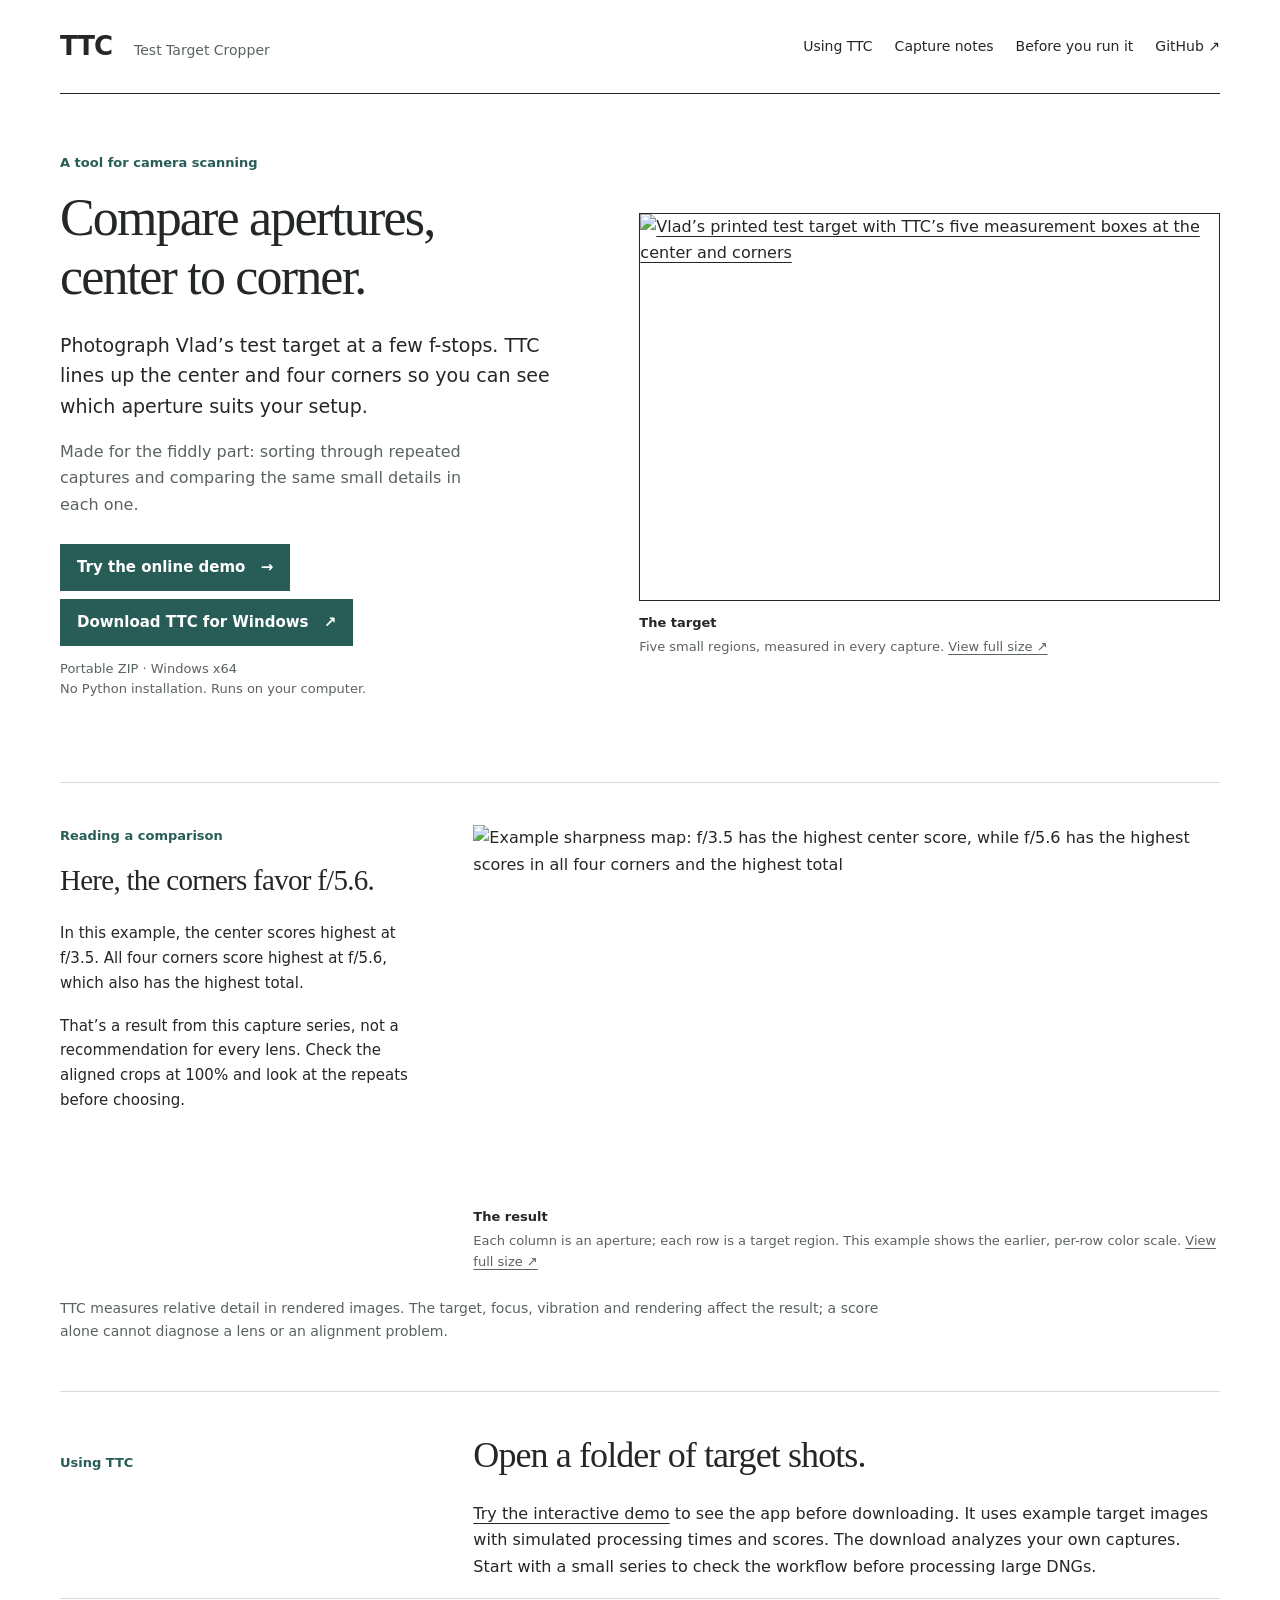
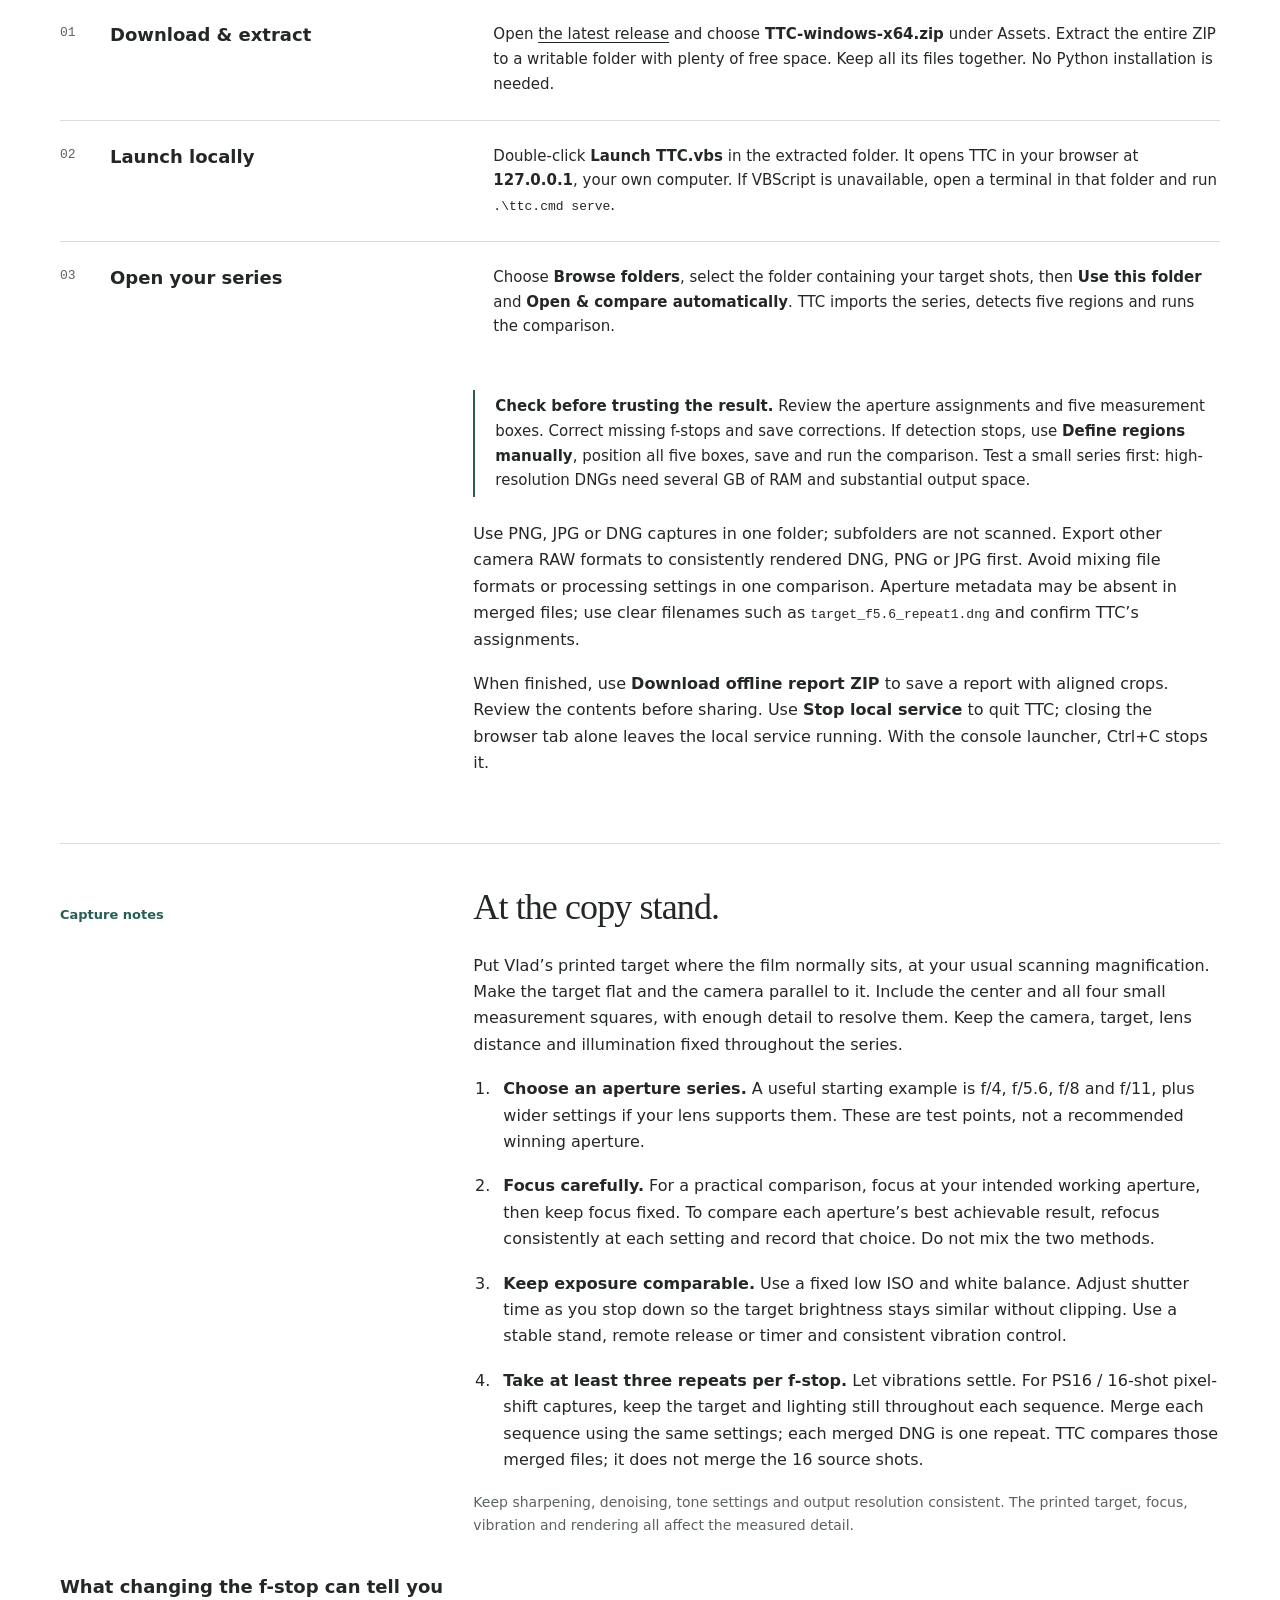
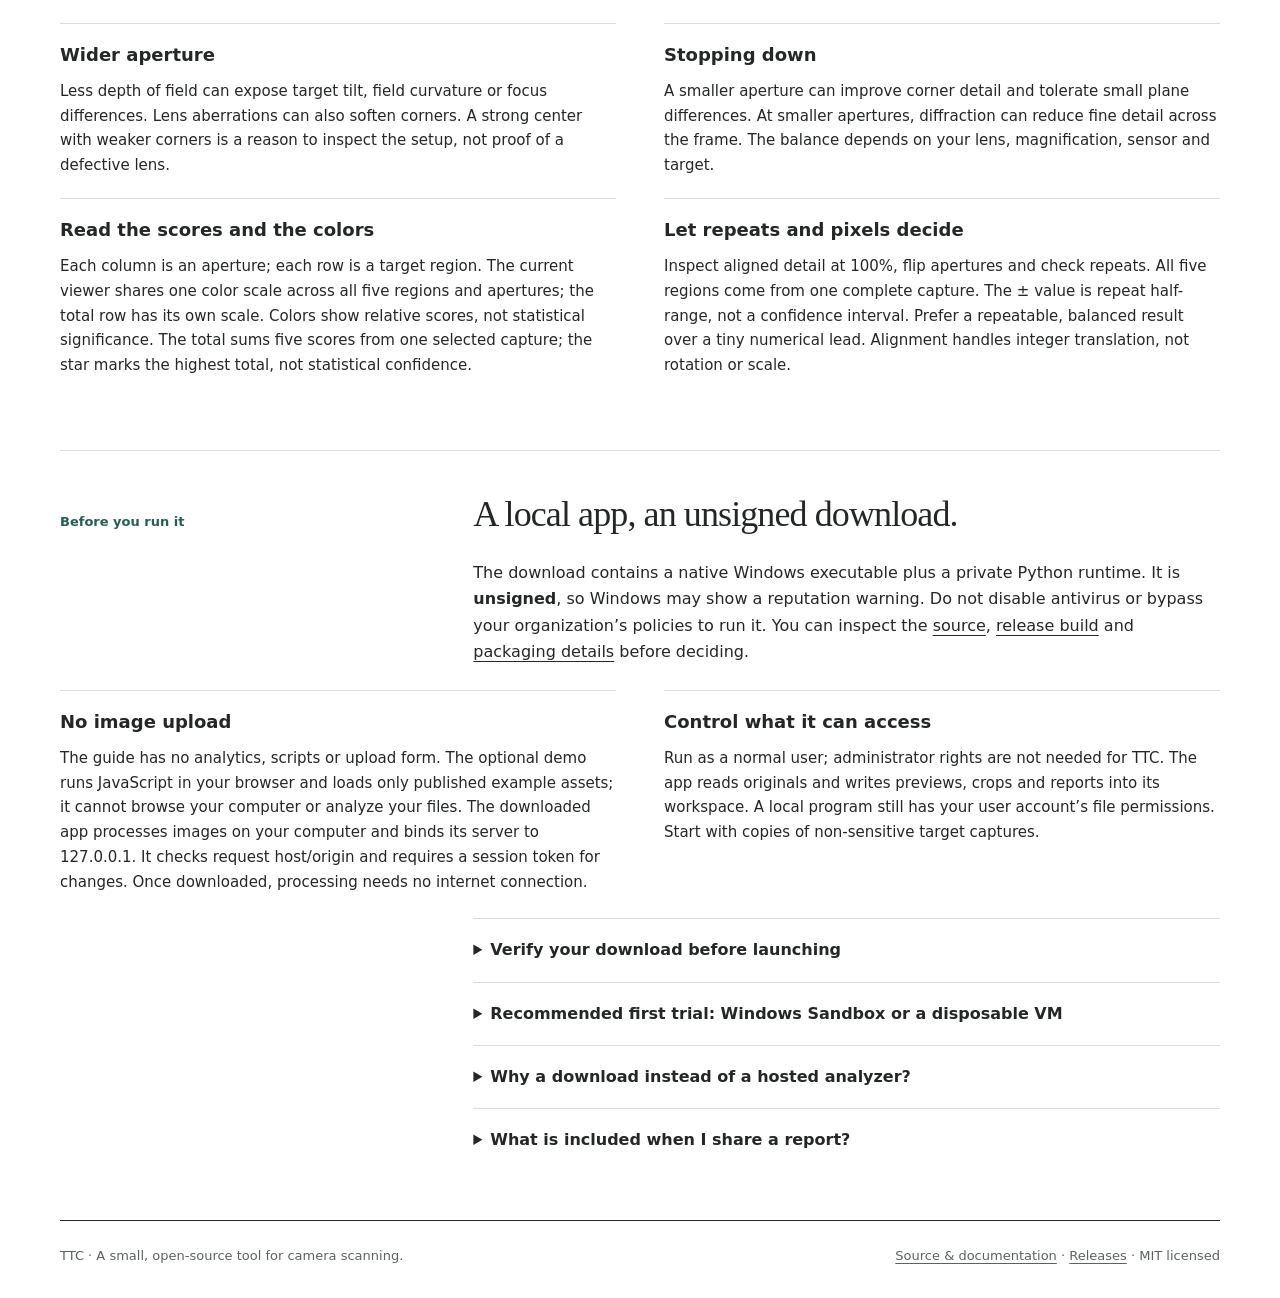
==== site/index.html @ 5e65db9a "Add interactive online TTC demo with sample captures" ====
<!doctype html>
<html lang="en">
<head>
  <meta charset="utf-8">
  <meta name="viewport" content="width=device-width,initial-scale=1">
  <meta name="description" content="Find a useful scanning aperture with TTC. Compare the center and corners of repeated test-target captures, on your own computer.">
  <meta name="referrer" content="no-referrer">
  <meta http-equiv="Content-Security-Policy" content="default-src 'none'; style-src 'self'; img-src 'self'; base-uri 'none'; form-action 'none'; connect-src 'none'; object-src 'none'">
  <title>TTC — Find your scanning aperture</title>
  <link rel="stylesheet" href="style.css">
</head>
<body>
<a class="skip" href="#main">Skip to content</a>
<header class="wrap"><a class="brand" href="#">TTC <span>Test Target Cropper</span></a><nav aria-label="Main navigation"><a href="#start">Using TTC</a><a href="#capture">Capture notes</a><a href="#safety">Before you run it</a><a href="https://github.com/hsnilsson/ttc">GitHub ↗</a></nav></header>
<main id="main">
<section class="hero wrap" aria-labelledby="title">
  <div class="hero-copy">
    <p class="eyebrow">A tool for camera scanning</p>
    <h1 id="title">Compare apertures,<br>center to corner.</h1>
    <p class="lead">Photograph Vlad’s test target at a few f-stops. TTC lines up the center and four corners so you can see which aperture suits your setup.</p>
    <p>Made for the fiddly part: sorting through repeated captures and comparing the same small details in each one.</p>
    <a class="button" href="demo/">Try the online demo <span aria-hidden="true">→</span></a>
    <a class="button" href="https://github.com/hsnilsson/ttc/releases/latest">Download TTC for Windows <span aria-hidden="true">↗</span></a>
    <p class="download-note">Portable ZIP · Windows x64<br>No Python installation. Runs on your computer.</p>
  </div>
  <figure class="target-image"><a href="images/vlad-roi-overlay.jpg" aria-label="View the test target at full size"><img src="images/vlad-roi-overlay.jpg" alt="Vlad’s printed test target with TTC’s five measurement boxes at the center and corners" width="1265" height="845"></a><figcaption><span class="figure-label">The target</span> Five small regions, measured in every capture. <a href="images/vlad-roi-overlay.jpg">View full size ↗</a></figcaption></figure>
</section>
<section class="wrap comparison" aria-labelledby="comparison-title">
  <div class="comparison-copy"><p class="eyebrow">Reading a comparison</p><h2 id="comparison-title">Here, the corners favor f/5.6.</h2><p>In this example, the center scores highest at f/3.5. All four corners score highest at f/5.6, which also has the highest total.</p><p>That’s a result from this capture series, not a recommendation for every lens. Check the aligned crops at 100% and look at the repeats before choosing.</p></div>
  <figure class="result-image"><div class="result-scroll" role="region" aria-label="Example aperture comparison; scroll horizontally on small screens" tabindex="0"><img src="images/sharpness-map.png" alt="Example sharpness map: f/3.5 has the highest center score, while f/5.6 has the highest scores in all four corners and the highest total" width="1263" height="626" loading="lazy"></div><figcaption><span class="figure-label">The result</span> Each column is an aperture; each row is a target region. This example shows the earlier, per-row color scale. <a href="images/sharpness-map.png">View full size ↗</a></figcaption></figure>
  <p class="comparison-limit">TTC measures relative detail in rendered images. The target, focus, vibration and rendering affect the result; a score alone cannot diagnose a lens or an alignment problem.</p>
</section>
<section class="wrap section" id="start"><div class="section-heading"><p class="eyebrow">Using TTC</p><h2>Open a folder of target shots.</h2></div>
<p><a href="demo/">Try the interactive demo</a> to see the app before downloading. It uses example target images with simulated processing times and scores. The download analyzes your own captures. Start with a small series to check the workflow before processing large DNGs.</p>
<ol class="steps">
  <li><h3>Download & extract</h3><p>Open <a href="https://github.com/hsnilsson/ttc/releases/latest">the latest release</a> and choose <strong>TTC-windows-x64.zip</strong> under Assets. Extract the entire ZIP to a writable folder with plenty of free space. Keep all its files together. No Python installation is needed.</p></li>
  <li><h3>Launch locally</h3><p>Double-click <strong>Launch TTC.vbs</strong> in the extracted folder. It opens TTC in your browser at <strong>127.0.0.1</strong>, your own computer. If VBScript is unavailable, open a terminal in that folder and run <code>.\ttc.cmd serve</code>.</p></li>
  <li><h3>Open your series</h3><p>Choose <strong>Browse folders</strong>, select the folder containing your target shots, then <strong>Use this folder</strong> and <strong>Open & compare automatically</strong>. TTC imports the series, detects five regions and runs the comparison.</p></li>
</ol>
<div class="note"><strong>Check before trusting the result.</strong> Review the aperture assignments and five measurement boxes. Correct missing f-stops and save corrections. If detection stops, use <strong>Define regions manually</strong>, position all five boxes, save and run the comparison. Test a small series first: high-resolution DNGs need several GB of RAM and substantial output space.</div>
<p>Use PNG, JPG or DNG captures in one folder; subfolders are not scanned. Export other camera RAW formats to consistently rendered DNG, PNG or JPG first. Avoid mixing file formats or processing settings in one comparison. Aperture metadata may be absent in merged files; use clear filenames such as <code>target_f5.6_repeat1.dng</code> and confirm TTC’s assignments.</p>
<p>When finished, use <strong>Download offline report ZIP</strong> to save a report with aligned crops. Review the contents before sharing. Use <strong>Stop local service</strong> to quit TTC; closing the browser tab alone leaves the local service running. With the console launcher, Ctrl+C stops it.</p>
</section>
<section class="wrap section" id="capture"><div class="section-heading"><p class="eyebrow">Capture notes</p><h2>At the copy stand.</h2></div>
<div class="capture-copy">
<p>Put Vlad’s printed target where the film normally sits, at your usual scanning magnification. Make the target flat and the camera parallel to it. Include the center and all four small measurement squares, with enough detail to resolve them. Keep the camera, target, lens distance and illumination fixed throughout the series.</p>
<ol>
  <li><strong>Choose an aperture series.</strong> A useful starting example is f/4, f/5.6, f/8 and f/11, plus wider settings if your lens supports them. These are test points, not a recommended winning aperture.</li>
  <li><strong>Focus carefully.</strong> For a practical comparison, focus at your intended working aperture, then keep focus fixed. To compare each aperture’s best achievable result, refocus consistently at each setting and record that choice. Do not mix the two methods.</li>
  <li><strong>Keep exposure comparable.</strong> Use a fixed low ISO and white balance. Adjust shutter time as you stop down so the target brightness stays similar without clipping. Use a stable stand, remote release or timer and consistent vibration control.</li>
  <li><strong>Take at least three repeats per f-stop.</strong> Let vibrations settle. For PS16 / 16-shot pixel-shift captures, keep the target and lighting still throughout each sequence. Merge each sequence using the same settings; each merged DNG is one repeat. TTC compares those merged files; it does not merge the 16 source shots.</li>
</ol>
<p class="small">Keep sharpening, denoising, tone settings and output resolution consistent. The printed target, focus, vibration and rendering all affect the measured detail.</p>
</div>
<h3>What changing the f-stop can tell you</h3>
<div class="reading">
<div><h3>Wider aperture</h3><p>Less depth of field can expose target tilt, field curvature or focus differences. Lens aberrations can also soften corners. A strong center with weaker corners is a reason to inspect the setup, not proof of a defective lens.</p></div>
<div><h3>Stopping down</h3><p>A smaller aperture can improve corner detail and tolerate small plane differences. At smaller apertures, diffraction can reduce fine detail across the frame. The balance depends on your lens, magnification, sensor and target.</p></div>
<div><h3>Read the scores and the colors</h3><p>Each column is an aperture; each row is a target region. The current viewer shares one color scale across all five regions and apertures; the total row has its own scale. Colors show relative scores, not statistical significance. The total sums five scores from one selected capture; the star marks the highest total, not statistical confidence.</p></div>
<div><h3>Let repeats and pixels decide</h3><p>Inspect aligned detail at 100%, flip apertures and check repeats. All five regions come from one complete capture. The ± value is repeat half-range, not a confidence interval. Prefer a repeatable, balanced result over a tiny numerical lead. Alignment handles integer translation, not rotation or scale.</p></div>
</div>
</section>
<section class="wrap section" id="safety"><div class="section-heading"><p class="eyebrow">Before you run it</p><h2>A local app, an unsigned download.</h2></div>
<p>The download contains a native Windows executable plus a private Python runtime. It is <strong>unsigned</strong>, so Windows may show a reputation warning. Do not disable antivirus or bypass your organization’s policies to run it. You can inspect the <a href="https://github.com/hsnilsson/ttc">source</a>, <a href="https://github.com/hsnilsson/ttc/actions/workflows/release.yml">release build</a> and <a href="https://github.com/hsnilsson/ttc/blob/main/docs/local-distribution.md">packaging details</a> before deciding.</p>
<div class="reading">
<div><h3>No image upload</h3><p>The guide has no analytics, scripts or upload form. The optional demo runs JavaScript in your browser and loads only published example assets; it cannot browse your computer or analyze your files. The downloaded app processes images on your computer and binds its server to 127.0.0.1. It checks request host/origin and requires a session token for changes. Once downloaded, processing needs no internet connection.</p></div>
<div><h3>Control what it can access</h3><p>Run as a normal user; administrator rights are not needed for TTC. The app reads originals and writes previews, crops and reports into its workspace. A local program still has your user account’s file permissions. Start with copies of non-sensitive target captures.</p></div>
</div>
<details><summary>Verify your download before launching</summary>
<p>Download <strong>SHA256SUMS.txt</strong> alongside the ZIP from the same release. In PowerShell, run:</p>
<pre><code>Get-FileHash .\TTC-windows-x64.zip -Algorithm SHA256</code></pre>
<p>Compare the complete hash with the entry in SHA256SUMS.txt. A mismatch means stop and download again. A matching checksum confirms the bytes match that published file; it is not a malware scan or a safety guarantee. Releases built by the new workflow also carry a GitHub build-provenance attestation.</p>
</details>
<details><summary>Recommended first trial: Windows Sandbox or a disposable VM</summary>
<p>If your Windows edition supports <a href="https://learn.microsoft.com/en-us/windows/security/application-security/application-isolation/windows-sandbox/">Windows Sandbox</a>, use it for a cautious trial. Otherwise use a disposable virtual machine. Prepare a dedicated folder containing only the downloaded ZIP and a few non-sensitive test captures; do not expose your full photo library.</p>
<p>Save the following as <code>TTC-trial.wsb</code>, replacing <code>C:\TTC-trial</code> with that dedicated folder’s absolute path. Keep the shared folder read-only and networking disabled. Allocate RAM appropriate to your computer; 8 GB is a starting trial budget, not a guarantee for very large captures.</p>
<pre><code>&lt;Configuration&gt;
  &lt;Networking&gt;Disable&lt;/Networking&gt;
  &lt;ClipboardRedirection&gt;Disable&lt;/ClipboardRedirection&gt;
  &lt;MemoryInMB&gt;8192&lt;/MemoryInMB&gt;
  &lt;MappedFolders&gt;
    &lt;MappedFolder&gt;
      &lt;HostFolder&gt;C:\TTC-trial&lt;/HostFolder&gt;
      &lt;SandboxFolder&gt;C:\TTC-input&lt;/SandboxFolder&gt;
      &lt;ReadOnly&gt;true&lt;/ReadOnly&gt;
    &lt;/MappedFolder&gt;
  &lt;/MappedFolders&gt;
&lt;/Configuration&gt;</code></pre>
<p>Open the .wsb file. Inside the sandbox, copy the ZIP from C:\TTC-input to its Desktop and extract it there, so TTC can write its results. Launch TTC inside the sandbox and browse to C:\TTC-input for the test captures. The browser and TTC both run inside the sandbox. Closing it discards its contents; this read-only trial is for evaluation, not saving reports back to your computer.</p>
<p>See Microsoft’s <a href="https://learn.microsoft.com/en-us/windows/security/application-security/application-isolation/windows-sandbox/windows-sandbox-configure-using-wsb-file">configuration documentation</a> for supported options. A sandbox reduces exposure; it does not prove software is safe.</p>
</details>
<details><summary>Why a download instead of a hosted analyzer?</summary>
<p>GitHub Releases can host the Windows package; GitHub Pages hosts this guide. Pages cannot execute the native application or run an analysis server. Large merged PS16 DNGs can make upload and remote storage expensive and slow, depending on your connection. Local processing avoids that transfer and keeps the full-resolution source images with you.</p>
</details>
<details><summary>What is included when I share a report?</summary>
<p>Offline report ZIPs contain aligned target crops, measurement data and a viewer. Private source paths and native logs are excluded, but image content and capture labels remain; optional full-frame export includes more image content. Inspect the ZIP before sharing and avoid sensitive filenames. Processing jobs remain in the extracted app’s build/local-jobs folder until you remove them.</p>
</details>
</section>
</main>
<footer class="wrap"><p>TTC · A small, open-source tool for camera scanning.</p><p><a href="https://github.com/hsnilsson/ttc">Source & documentation</a> · <a href="https://github.com/hsnilsson/ttc/releases">Releases</a> · MIT licensed</p></footer>
</body>
</html>
---- site/style.css ----
:root {
  color-scheme: light;
  --ink: #242727;
  --muted: #5b6262;
  --paper: #fff;
  --accent: #285d57;
  --line: #d8dddb;
  font-family: "Segoe UI", system-ui, -apple-system, sans-serif;
}

* { box-sizing: border-box; }
html { scroll-behavior: smooth; scroll-padding-top: 2rem; }
body { margin: 0; background: var(--paper); color: var(--ink); line-height: 1.65; }
a { color: inherit; text-underline-offset: .22em; }
a:hover { color: var(--accent); }
a:focus-visible, summary:focus-visible, .result-scroll:focus-visible {
  outline: 3px solid var(--accent);
  outline-offset: 5px;
}
.wrap { width: min(100% - 80px, 1160px); margin-inline: auto; }
header {
  display: flex;
  justify-content: space-between;
  align-items: center;
  gap: 24px;
  padding-block: 25px;
  border-bottom: 1px solid var(--ink);
}
.brand { text-decoration: none; font-size: 26px; font-weight: 800; letter-spacing: -.04em; }
.brand span { display: inline-block; margin-left: 14px; color: var(--muted); font-size: 14px; font-weight: 400; letter-spacing: 0; }
nav { display: flex; flex-wrap: wrap; gap: 22px; font-size: 14px; }
nav a { text-decoration: none; }
nav a:hover { text-decoration: underline; }
.hero { display: grid; grid-template-columns: .95fr 1.05fr; gap: 54px; align-items: center; padding-block: 58px 64px; }
.eyebrow { margin: 0 0 16px; color: var(--accent); font-size: 13px; font-weight: 600; }
h1, h2 { font-family: Georgia, "Times New Roman", serif; font-weight: 400; }
h1 { margin: 0 0 24px; font-size: clamp(36px, 4.2vw, 52px); line-height: 1.12; letter-spacing: -.035em; }
h2 { margin: 0 0 24px; font-size: clamp(28px, 3vw, 36px); line-height: 1.2; letter-spacing: -.025em; }
h3 { margin: 0 0 12px; font-size: 18px; line-height: 1.4; font-weight: 600; }
p { margin: 0 0 18px; }
.lead { font-size: 19px; line-height: 1.6; }
.hero-copy > p:not(.eyebrow, .lead) { max-width: 420px; color: var(--muted); }
.button { display: inline-block; margin-top: 8px; padding: 11px 17px; background: var(--accent); color: white; text-decoration: none; font-size: 15px; font-weight: 600; }
.button span { margin-left: 10px; }
.button:hover { background: var(--ink); color: white; }
.download-note { margin-top: 13px; font-size: 13px; line-height: 1.6; }
figure { margin: 0; min-width: 0; }
img { display: block; width: 100%; height: auto; }
.target-image img { border: 1px solid var(--ink); }
figcaption { margin-top: 12px; color: var(--muted); font-size: 13px; line-height: 1.6; }
.figure-label { display: block; margin-bottom: 3px; color: var(--ink); font-weight: 600; }
.comparison { display: grid; grid-template-columns: 1fr 2fr; gap: 24px 40px; padding-block: 42px 48px; border-top: 1px solid var(--line); }
.comparison h2 { font-size: 29px; }
.comparison-copy p:not(.eyebrow) { font-size: 15px; }
.result-image { align-self: center; }
.result-scroll { overflow-x: auto; }
.result-scroll img { min-width: 620px; }
.comparison-limit { grid-column: 1 / -1; margin: 0; max-width: 850px; color: var(--muted); font-size: 14px; }
.section { padding-block: 42px 48px; border-top: 1px solid var(--line); }
.section-heading { display: grid; grid-template-columns: 1fr 2fr; gap: 40px; align-items: baseline; }
.section > p, .capture-copy, .section > .note, .section > details { width: calc((100% - 40px) * 2 / 3); margin-left: auto; }
.section > h3 { margin: 36px 0 22px; }
.steps { margin: 8px 0 28px; padding: 0; list-style: none; counter-reset: step; }
.steps li { display: grid; grid-template-columns: 30px 1fr 2fr; gap: 20px; padding-block: 23px; border-top: 1px solid var(--line); counter-increment: step; }
.steps li::before { content: counter(step, decimal-leading-zero); font-family: ui-monospace, Consolas, monospace; font-size: 13px; color: var(--muted); }
.steps h3 { margin: 0; }
.steps p { margin: 0; font-size: 15px; }
.note { margin-block: 24px; padding: 4px 0 4px 20px; border-left: 2px solid var(--accent); font-size: 15px; }
.capture-copy ol { padding-left: 22px; }
.capture-copy li { padding-left: 8px; margin-bottom: 18px; }
.small { color: var(--muted); font-size: 14px; }
.reading { display: grid; grid-template-columns: 1fr 1fr; gap: 20px 48px; margin-block: 24px; }
.reading > div { border-top: 1px solid var(--line); padding-top: 18px; }
.reading p { margin-bottom: 0; font-size: 15px; }
details { border-top: 1px solid var(--line); padding-block: 18px; }
summary { cursor: pointer; font-weight: 600; }
details[open] summary { margin-bottom: 18px; }
details p { font-size: 15px; }
code, pre { font-family: ui-monospace, Consolas, monospace; font-size: 13px; }
pre { overflow: auto; padding: 18px; background: #f3f5f4; border: 1px solid var(--line); }
footer { display: flex; justify-content: space-between; gap: 24px; padding-block: 24px 32px; border-top: 1px solid var(--ink); color: var(--muted); font-size: 13px; }
footer p { margin: 0; }
.skip { position: absolute; left: 16px; top: -80px; z-index: 2; background: white; padding: 12px; }
.skip:focus { top: 16px; }

@media (max-width: 1000px) {
  .wrap { width: calc(100% - 48px); }
  header { flex-wrap: wrap; gap: 14px; }
  .hero { gap: 28px; }
  .comparison { grid-template-columns: 1fr 1.6fr; gap: 24px; }
  .section-heading { gap: 24px; }
  .section > p, .capture-copy, .section > .note, .section > details { width: calc((100% - 24px) * 2 / 3); }
}
@media (max-width: 760px) {
  .wrap { width: calc(100% - 40px); }
  header { padding-block: 18px; }
  nav { gap: 10px 18px; font-size: 13px; }
  .hero { grid-template-columns: 1fr; gap: 24px; padding-block: 34px 36px; }
  .hero-copy > p:not(.eyebrow, .lead) { max-width: none; }
  h1 { font-size: clamp(34px, 7vw, 46px); }
  .lead { font-size: 18px; }
  .comparison, .section-heading, .reading { grid-template-columns: 1fr; gap: 16px; }
  .comparison, .section { padding-block: 30px 36px; }
  .section-heading .eyebrow { margin: 0; }
  .section > p, .capture-copy, .section > .note, .section > details { width: 100%; }
  .steps li { grid-template-columns: 24px 1fr; gap: 8px 12px; padding-block: 20px; }
  .steps p { grid-column: 2; }
  .reading { gap: 24px; }
  footer { flex-direction: column; gap: 12px; }
}
@media (prefers-reduced-motion: reduce) {
  html { scroll-behavior: auto; }
}
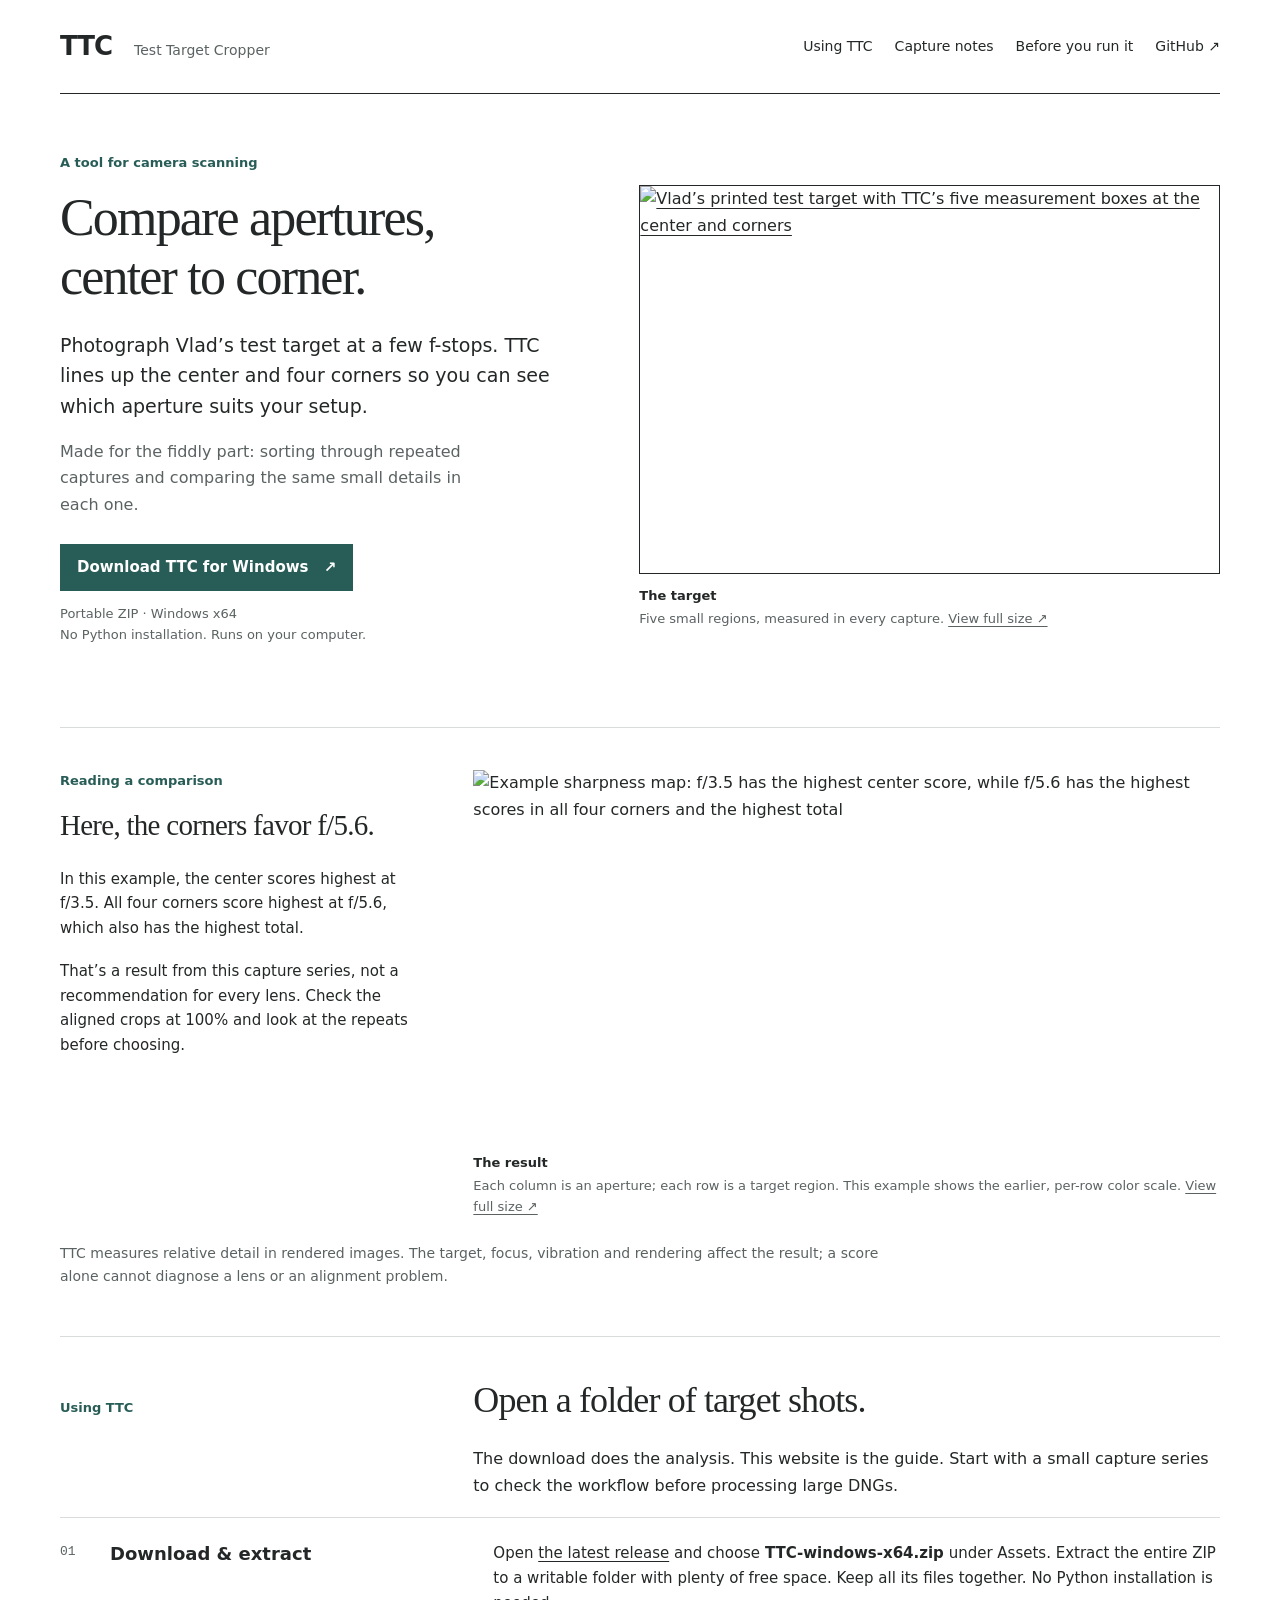
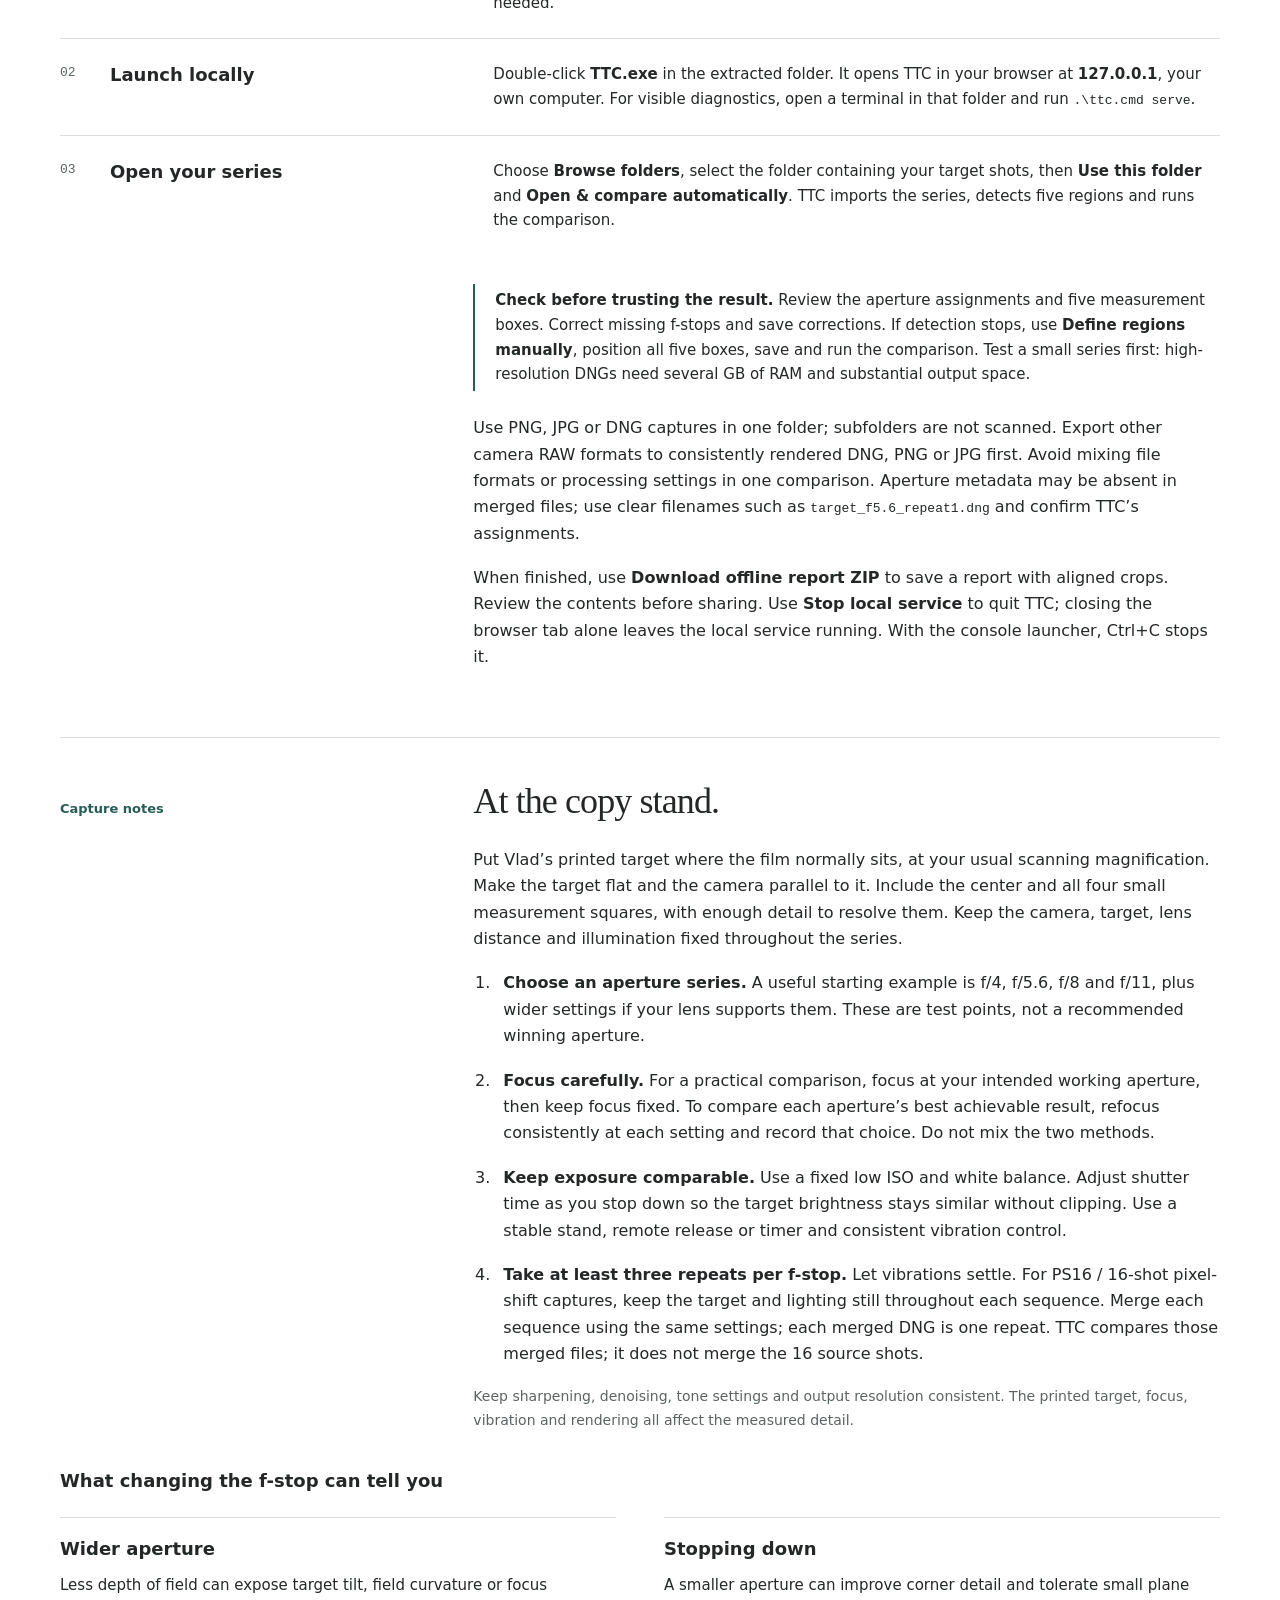
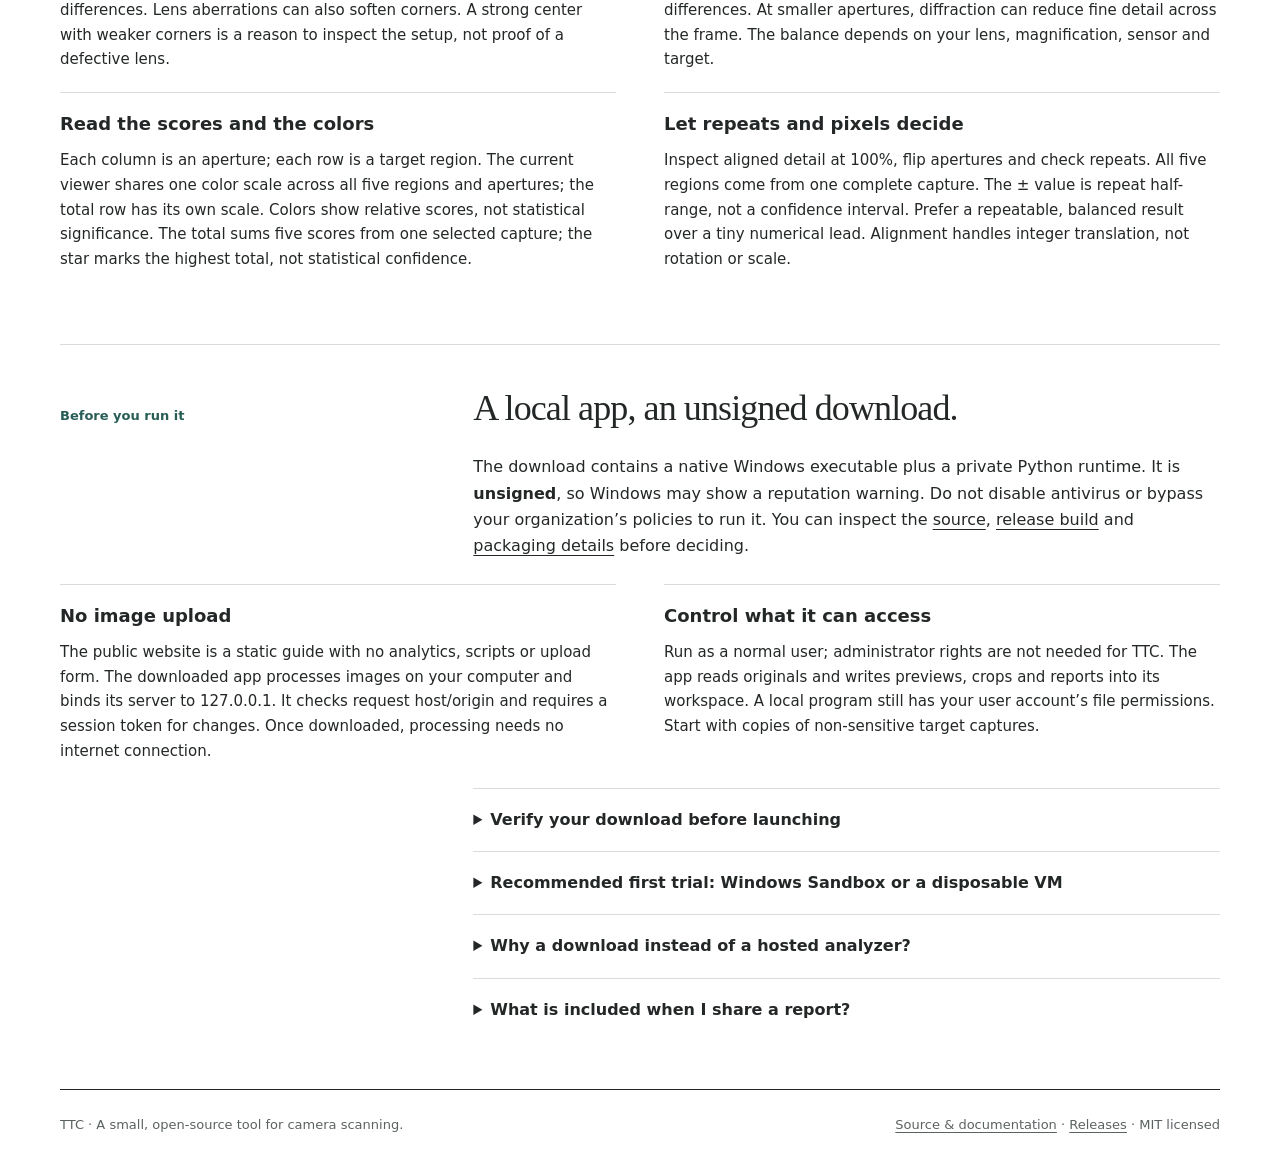
==== commit b0b3a188: "Trim Windows package and add native TTC launcher" ====
--- a/site/index.html
+++ b/site/index.html
@@ -19,7 +19,6 @@
     <h1 id="title">Compare apertures,<br>center to corner.</h1>
     <p class="lead">Photograph Vlad’s test target at a few f-stops. TTC lines up the center and four corners so you can see which aperture suits your setup.</p>
     <p>Made for the fiddly part: sorting through repeated captures and comparing the same small details in each one.</p>
-    <a class="button" href="demo/">Try the online demo <span aria-hidden="true">→</span></a>
     <a class="button" href="https://github.com/hsnilsson/ttc/releases/latest">Download TTC for Windows <span aria-hidden="true">↗</span></a>
     <p class="download-note">Portable ZIP · Windows x64<br>No Python installation. Runs on your computer.</p>
   </div>
@@ -31,10 +30,10 @@
   <p class="comparison-limit">TTC measures relative detail in rendered images. The target, focus, vibration and rendering affect the result; a score alone cannot diagnose a lens or an alignment problem.</p>
 </section>
 <section class="wrap section" id="start"><div class="section-heading"><p class="eyebrow">Using TTC</p><h2>Open a folder of target shots.</h2></div>
-<p><a href="demo/">Try the interactive demo</a> to see the app before downloading. It uses example target images with simulated processing times and scores. The download analyzes your own captures. Start with a small series to check the workflow before processing large DNGs.</p>
+<p>The download does the analysis. This website is the guide. Start with a small capture series to check the workflow before processing large DNGs.</p>
 <ol class="steps">
   <li><h3>Download & extract</h3><p>Open <a href="https://github.com/hsnilsson/ttc/releases/latest">the latest release</a> and choose <strong>TTC-windows-x64.zip</strong> under Assets. Extract the entire ZIP to a writable folder with plenty of free space. Keep all its files together. No Python installation is needed.</p></li>
-  <li><h3>Launch locally</h3><p>Double-click <strong>Launch TTC.vbs</strong> in the extracted folder. It opens TTC in your browser at <strong>127.0.0.1</strong>, your own computer. If VBScript is unavailable, open a terminal in that folder and run <code>.\ttc.cmd serve</code>.</p></li>
+  <li><h3>Launch locally</h3><p>Double-click <strong>TTC.exe</strong> in the extracted folder. It opens TTC in your browser at <strong>127.0.0.1</strong>, your own computer. For visible diagnostics, open a terminal in that folder and run <code>.\ttc.cmd serve</code>.</p></li>
   <li><h3>Open your series</h3><p>Choose <strong>Browse folders</strong>, select the folder containing your target shots, then <strong>Use this folder</strong> and <strong>Open & compare automatically</strong>. TTC imports the series, detects five regions and runs the comparison.</p></li>
 </ol>
 <div class="note"><strong>Check before trusting the result.</strong> Review the aperture assignments and five measurement boxes. Correct missing f-stops and save corrections. If detection stops, use <strong>Define regions manually</strong>, position all five boxes, save and run the comparison. Test a small series first: high-resolution DNGs need several GB of RAM and substantial output space.</div>
@@ -63,7 +62,7 @@
 <section class="wrap section" id="safety"><div class="section-heading"><p class="eyebrow">Before you run it</p><h2>A local app, an unsigned download.</h2></div>
 <p>The download contains a native Windows executable plus a private Python runtime. It is <strong>unsigned</strong>, so Windows may show a reputation warning. Do not disable antivirus or bypass your organization’s policies to run it. You can inspect the <a href="https://github.com/hsnilsson/ttc">source</a>, <a href="https://github.com/hsnilsson/ttc/actions/workflows/release.yml">release build</a> and <a href="https://github.com/hsnilsson/ttc/blob/main/docs/local-distribution.md">packaging details</a> before deciding.</p>
 <div class="reading">
-<div><h3>No image upload</h3><p>The guide has no analytics, scripts or upload form. The optional demo runs JavaScript in your browser and loads only published example assets; it cannot browse your computer or analyze your files. The downloaded app processes images on your computer and binds its server to 127.0.0.1. It checks request host/origin and requires a session token for changes. Once downloaded, processing needs no internet connection.</p></div>
+<div><h3>No image upload</h3><p>The public website is a static guide with no analytics, scripts or upload form. The downloaded app processes images on your computer and binds its server to 127.0.0.1. It checks request host/origin and requires a session token for changes. Once downloaded, processing needs no internet connection.</p></div>
 <div><h3>Control what it can access</h3><p>Run as a normal user; administrator rights are not needed for TTC. The app reads originals and writes previews, crops and reports into its workspace. A local program still has your user account’s file permissions. Start with copies of non-sensitive target captures.</p></div>
 </div>
 <details><summary>Verify your download before launching</summary>
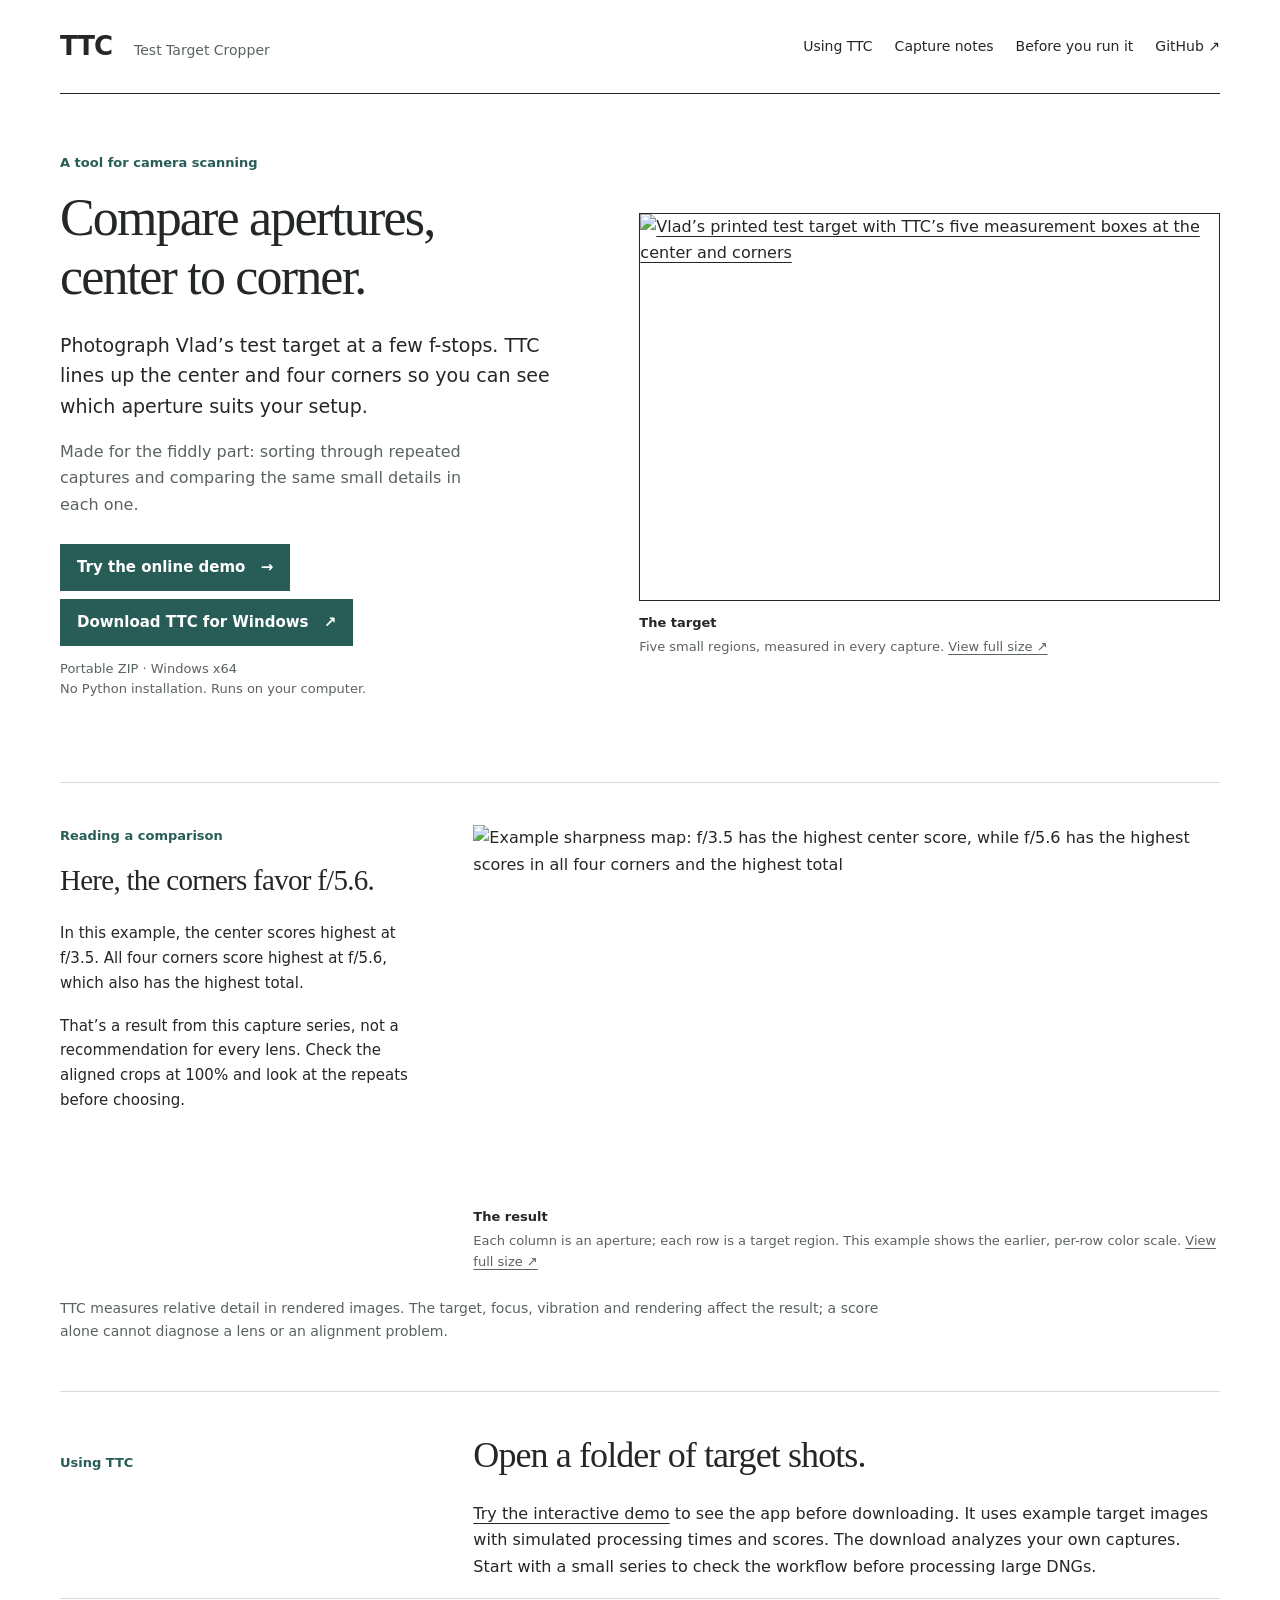
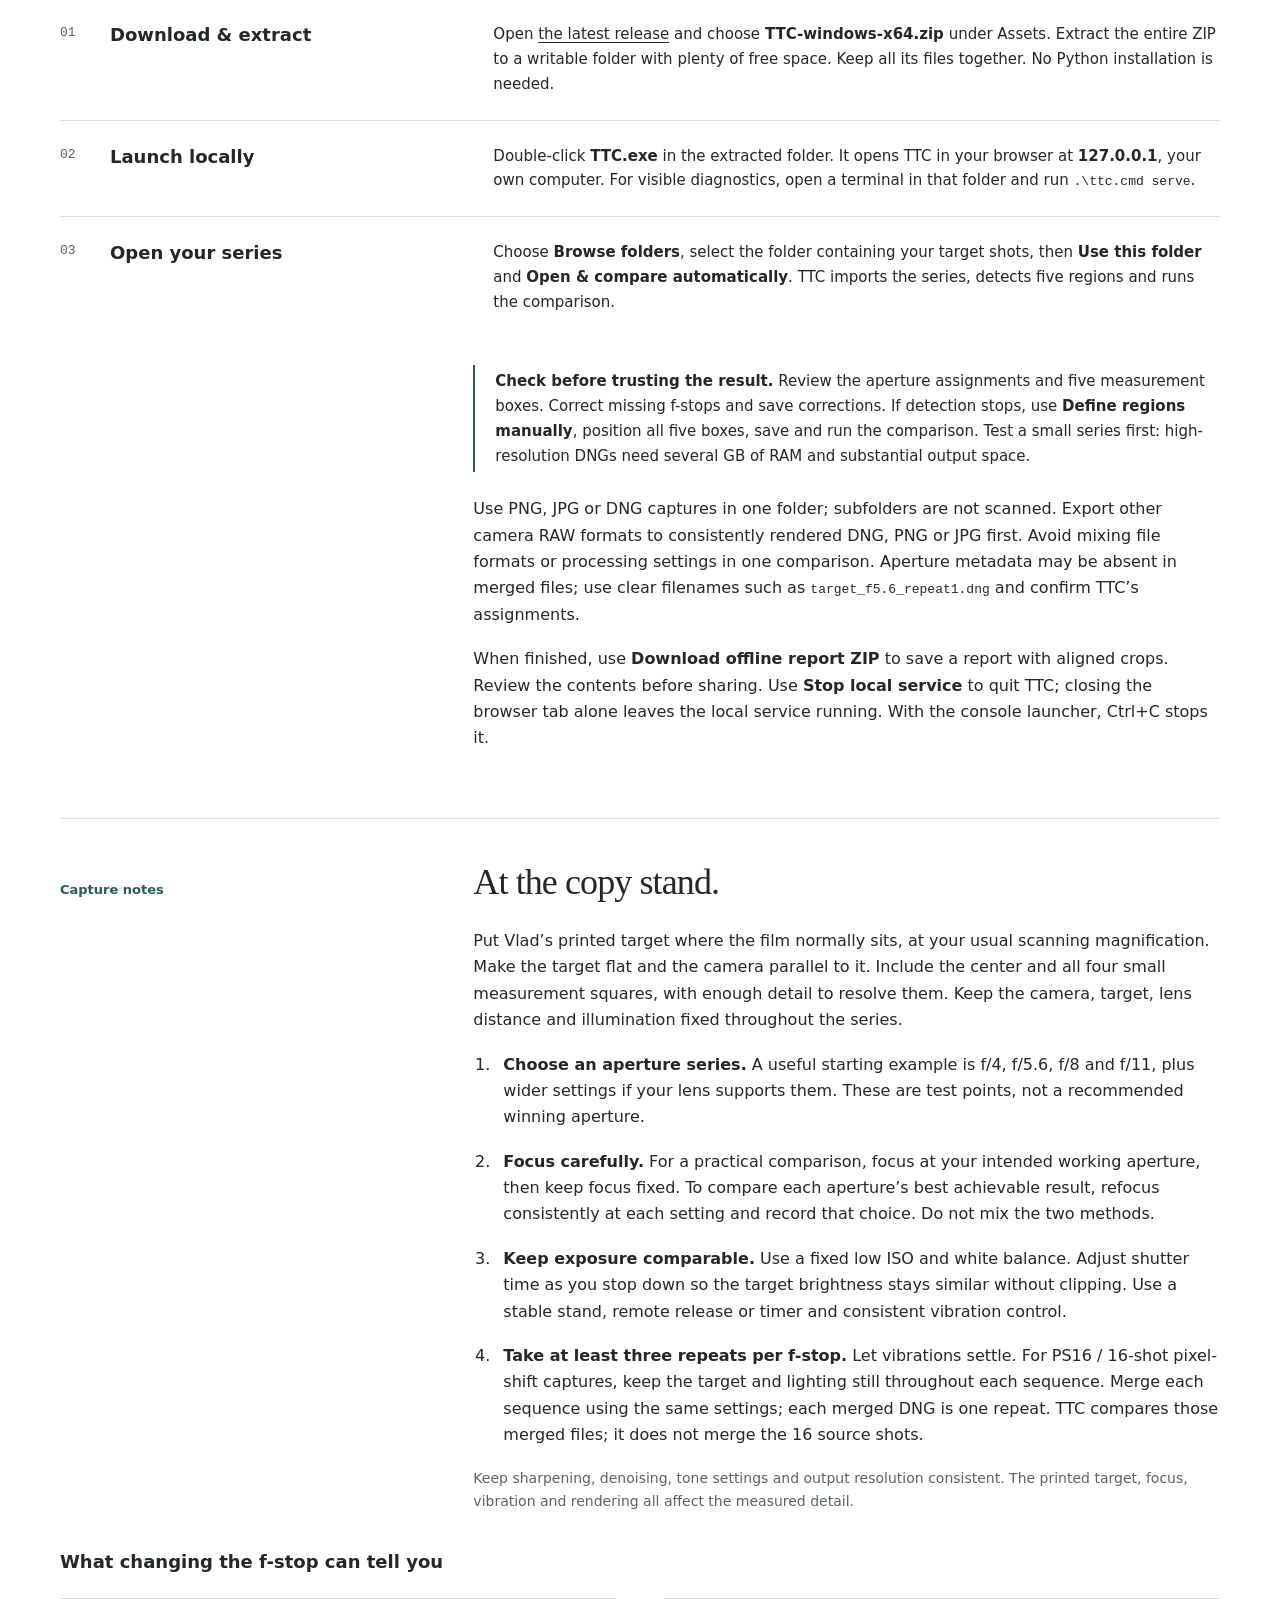
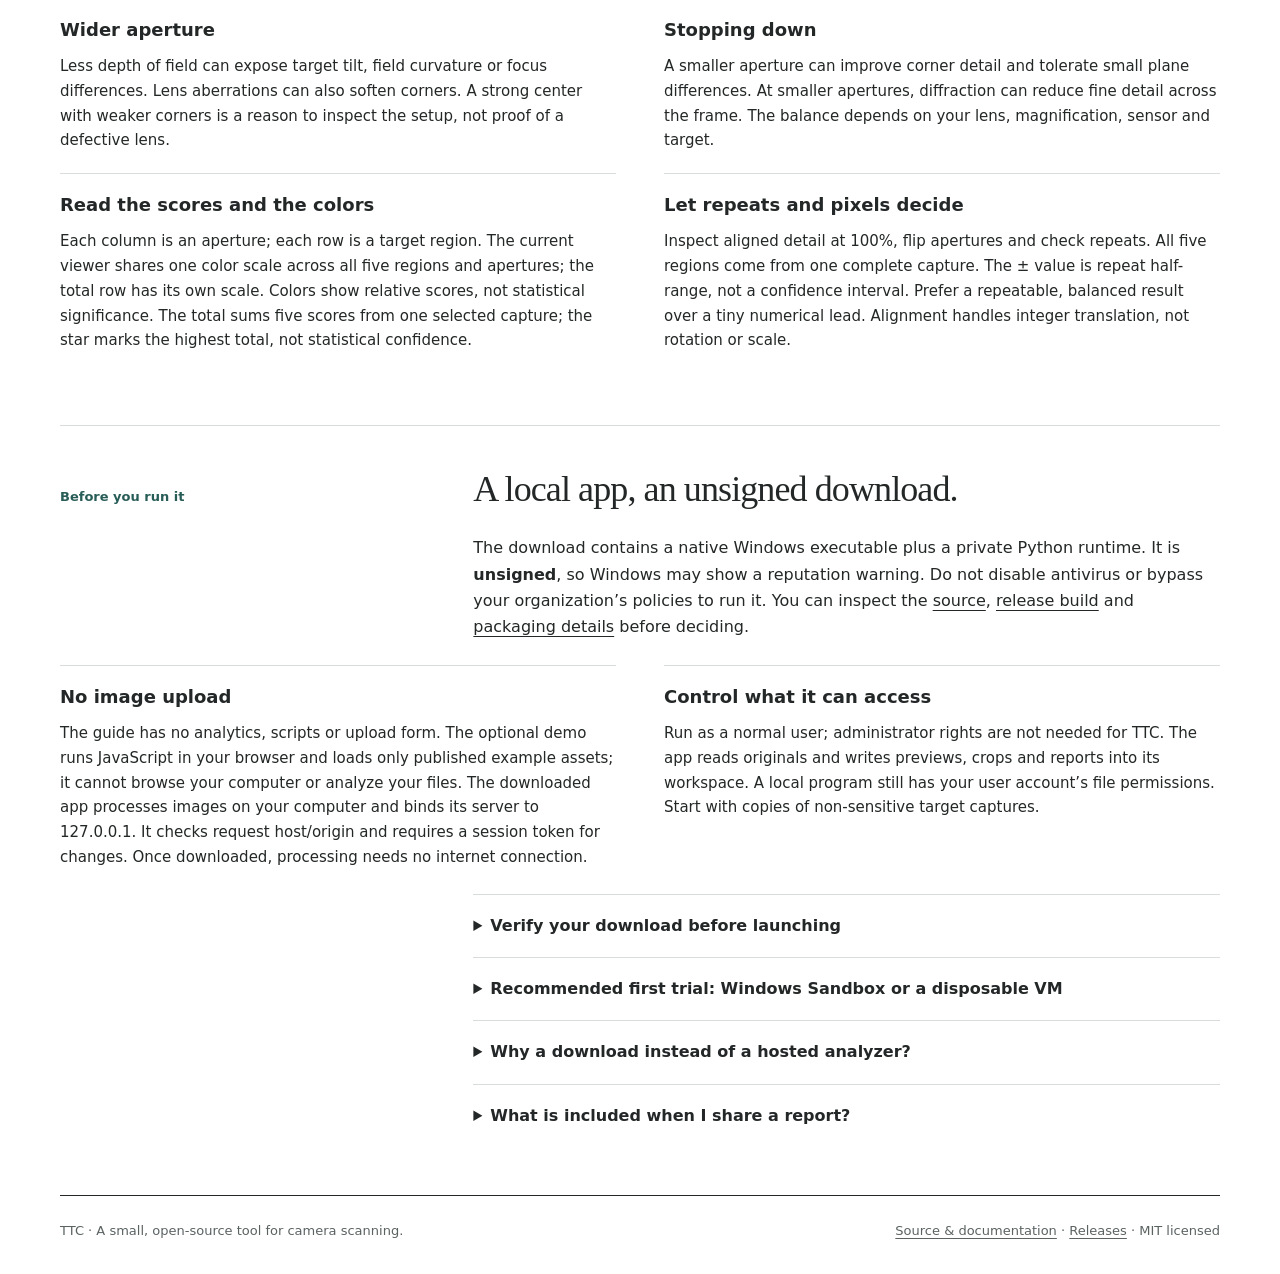
==== commit a1969885: "Merge branch 'main' into codex/compact-exe-package" ====
--- a/site/index.html
+++ b/site/index.html
@@ -19,6 +19,7 @@
     <h1 id="title">Compare apertures,<br>center to corner.</h1>
     <p class="lead">Photograph Vlad’s test target at a few f-stops. TTC lines up the center and four corners so you can see which aperture suits your setup.</p>
     <p>Made for the fiddly part: sorting through repeated captures and comparing the same small details in each one.</p>
+    <a class="button" href="demo/">Try the online demo <span aria-hidden="true">→</span></a>
     <a class="button" href="https://github.com/hsnilsson/ttc/releases/latest">Download TTC for Windows <span aria-hidden="true">↗</span></a>
     <p class="download-note">Portable ZIP · Windows x64<br>No Python installation. Runs on your computer.</p>
   </div>
@@ -30,7 +31,7 @@
   <p class="comparison-limit">TTC measures relative detail in rendered images. The target, focus, vibration and rendering affect the result; a score alone cannot diagnose a lens or an alignment problem.</p>
 </section>
 <section class="wrap section" id="start"><div class="section-heading"><p class="eyebrow">Using TTC</p><h2>Open a folder of target shots.</h2></div>
-<p>The download does the analysis. This website is the guide. Start with a small capture series to check the workflow before processing large DNGs.</p>
+<p><a href="demo/">Try the interactive demo</a> to see the app before downloading. It uses example target images with simulated processing times and scores. The download analyzes your own captures. Start with a small series to check the workflow before processing large DNGs.</p>
 <ol class="steps">
   <li><h3>Download & extract</h3><p>Open <a href="https://github.com/hsnilsson/ttc/releases/latest">the latest release</a> and choose <strong>TTC-windows-x64.zip</strong> under Assets. Extract the entire ZIP to a writable folder with plenty of free space. Keep all its files together. No Python installation is needed.</p></li>
   <li><h3>Launch locally</h3><p>Double-click <strong>TTC.exe</strong> in the extracted folder. It opens TTC in your browser at <strong>127.0.0.1</strong>, your own computer. For visible diagnostics, open a terminal in that folder and run <code>.\ttc.cmd serve</code>.</p></li>
@@ -62,7 +63,7 @@
 <section class="wrap section" id="safety"><div class="section-heading"><p class="eyebrow">Before you run it</p><h2>A local app, an unsigned download.</h2></div>
 <p>The download contains a native Windows executable plus a private Python runtime. It is <strong>unsigned</strong>, so Windows may show a reputation warning. Do not disable antivirus or bypass your organization’s policies to run it. You can inspect the <a href="https://github.com/hsnilsson/ttc">source</a>, <a href="https://github.com/hsnilsson/ttc/actions/workflows/release.yml">release build</a> and <a href="https://github.com/hsnilsson/ttc/blob/main/docs/local-distribution.md">packaging details</a> before deciding.</p>
 <div class="reading">
-<div><h3>No image upload</h3><p>The public website is a static guide with no analytics, scripts or upload form. The downloaded app processes images on your computer and binds its server to 127.0.0.1. It checks request host/origin and requires a session token for changes. Once downloaded, processing needs no internet connection.</p></div>
+<div><h3>No image upload</h3><p>The guide has no analytics, scripts or upload form. The optional demo runs JavaScript in your browser and loads only published example assets; it cannot browse your computer or analyze your files. The downloaded app processes images on your computer and binds its server to 127.0.0.1. It checks request host/origin and requires a session token for changes. Once downloaded, processing needs no internet connection.</p></div>
 <div><h3>Control what it can access</h3><p>Run as a normal user; administrator rights are not needed for TTC. The app reads originals and writes previews, crops and reports into its workspace. A local program still has your user account’s file permissions. Start with copies of non-sensitive target captures.</p></div>
 </div>
 <details><summary>Verify your download before launching</summary>
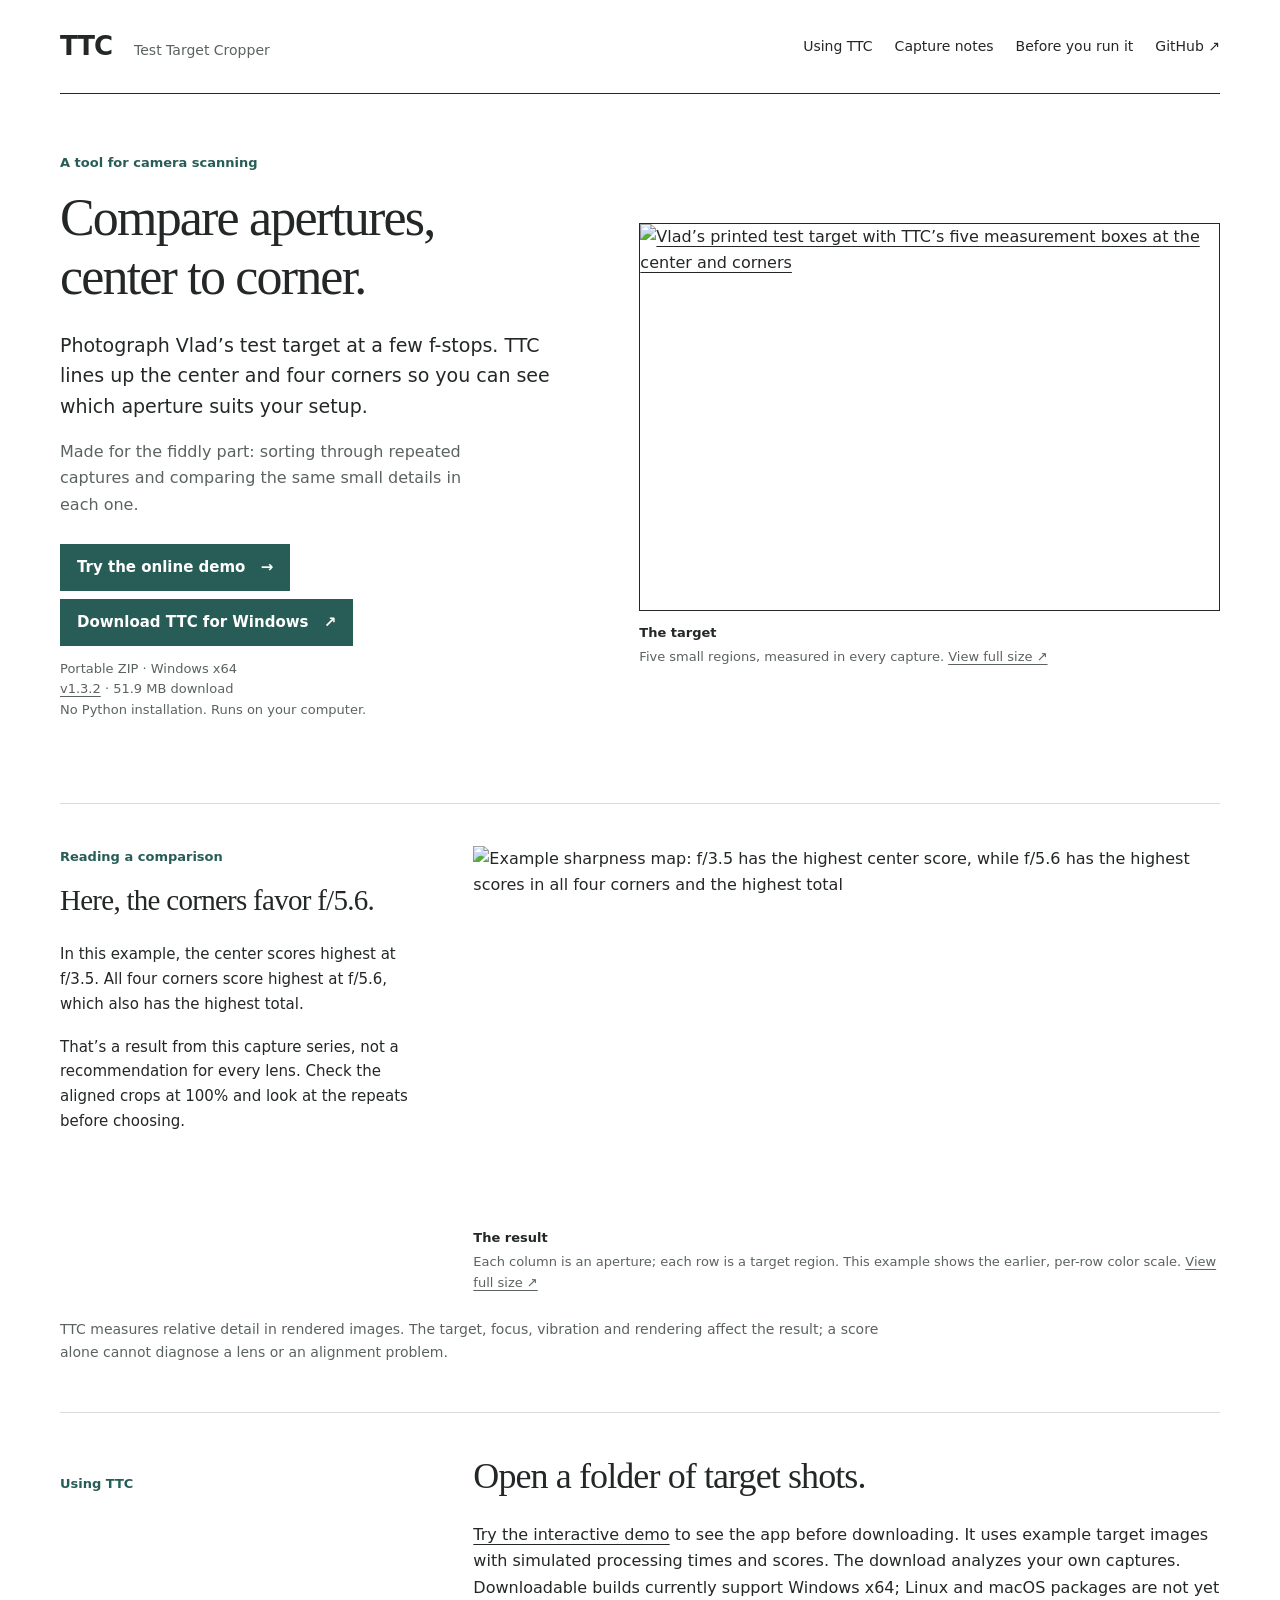
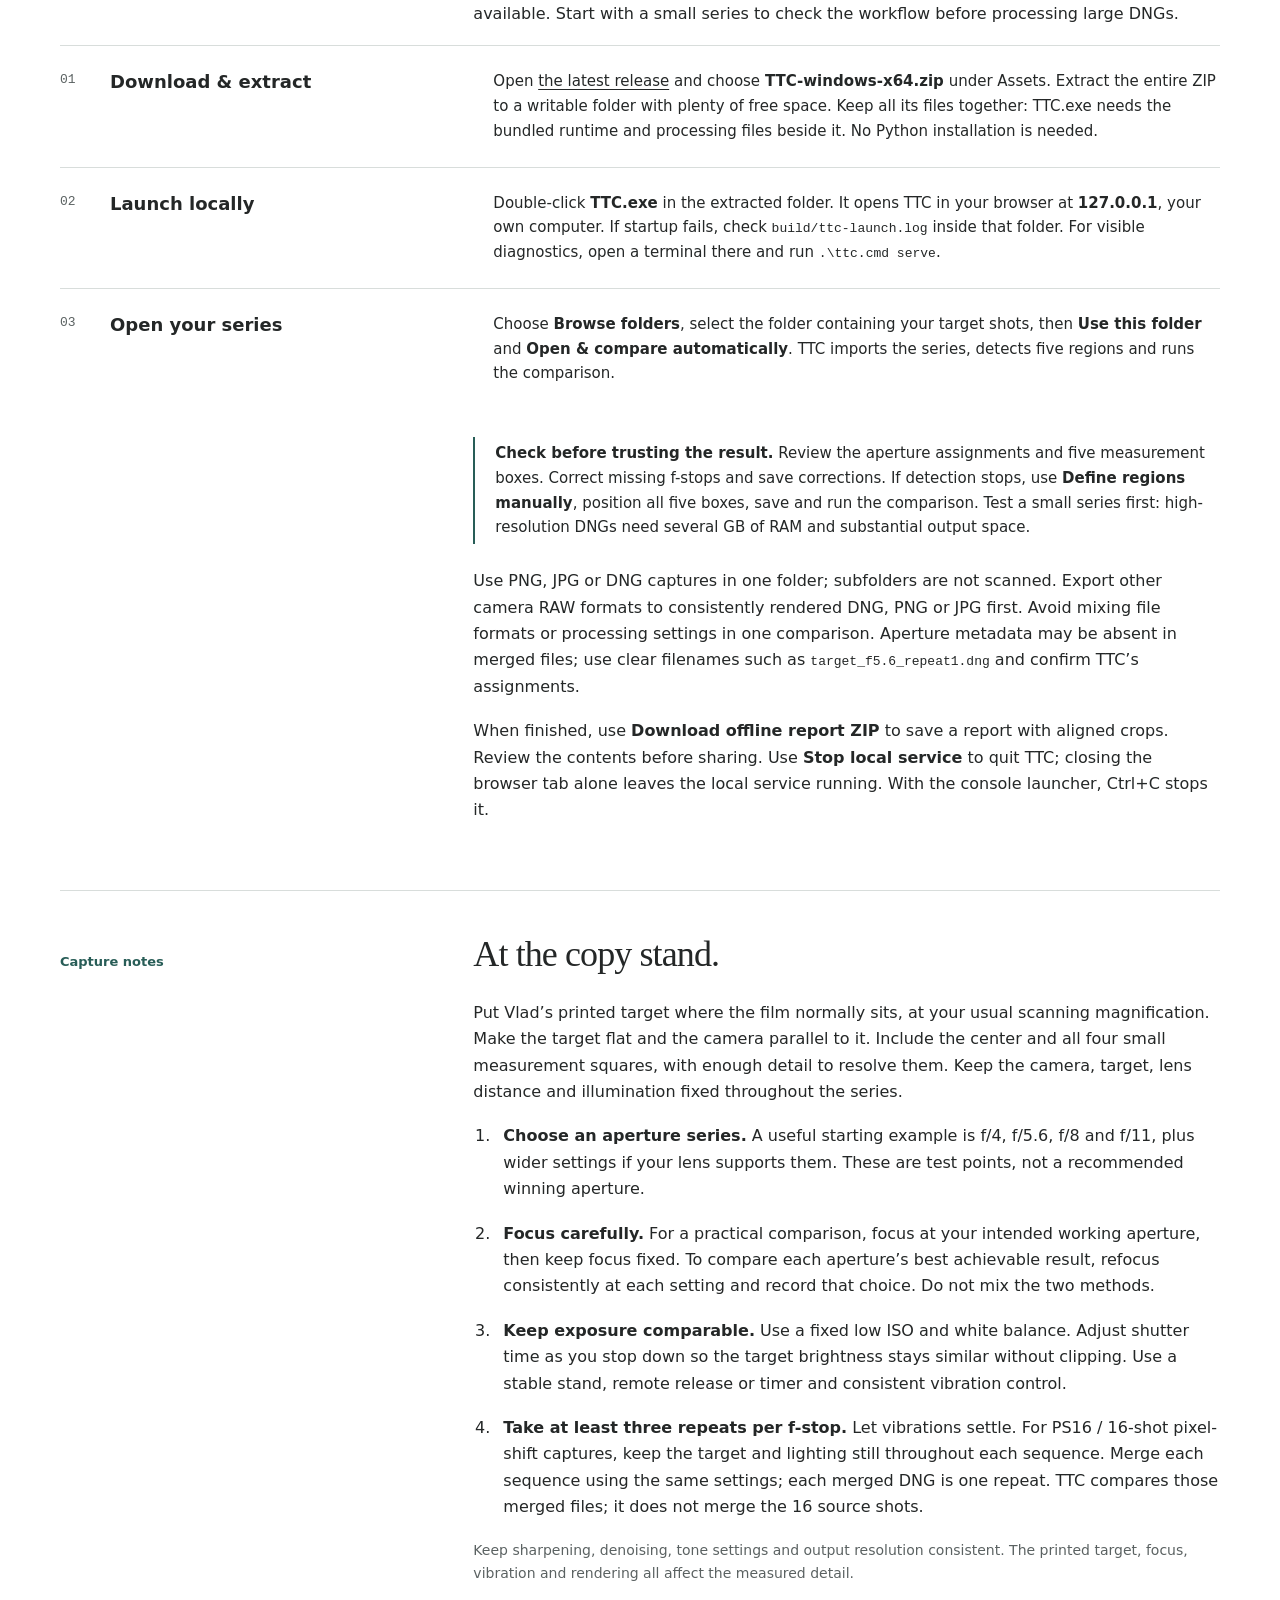
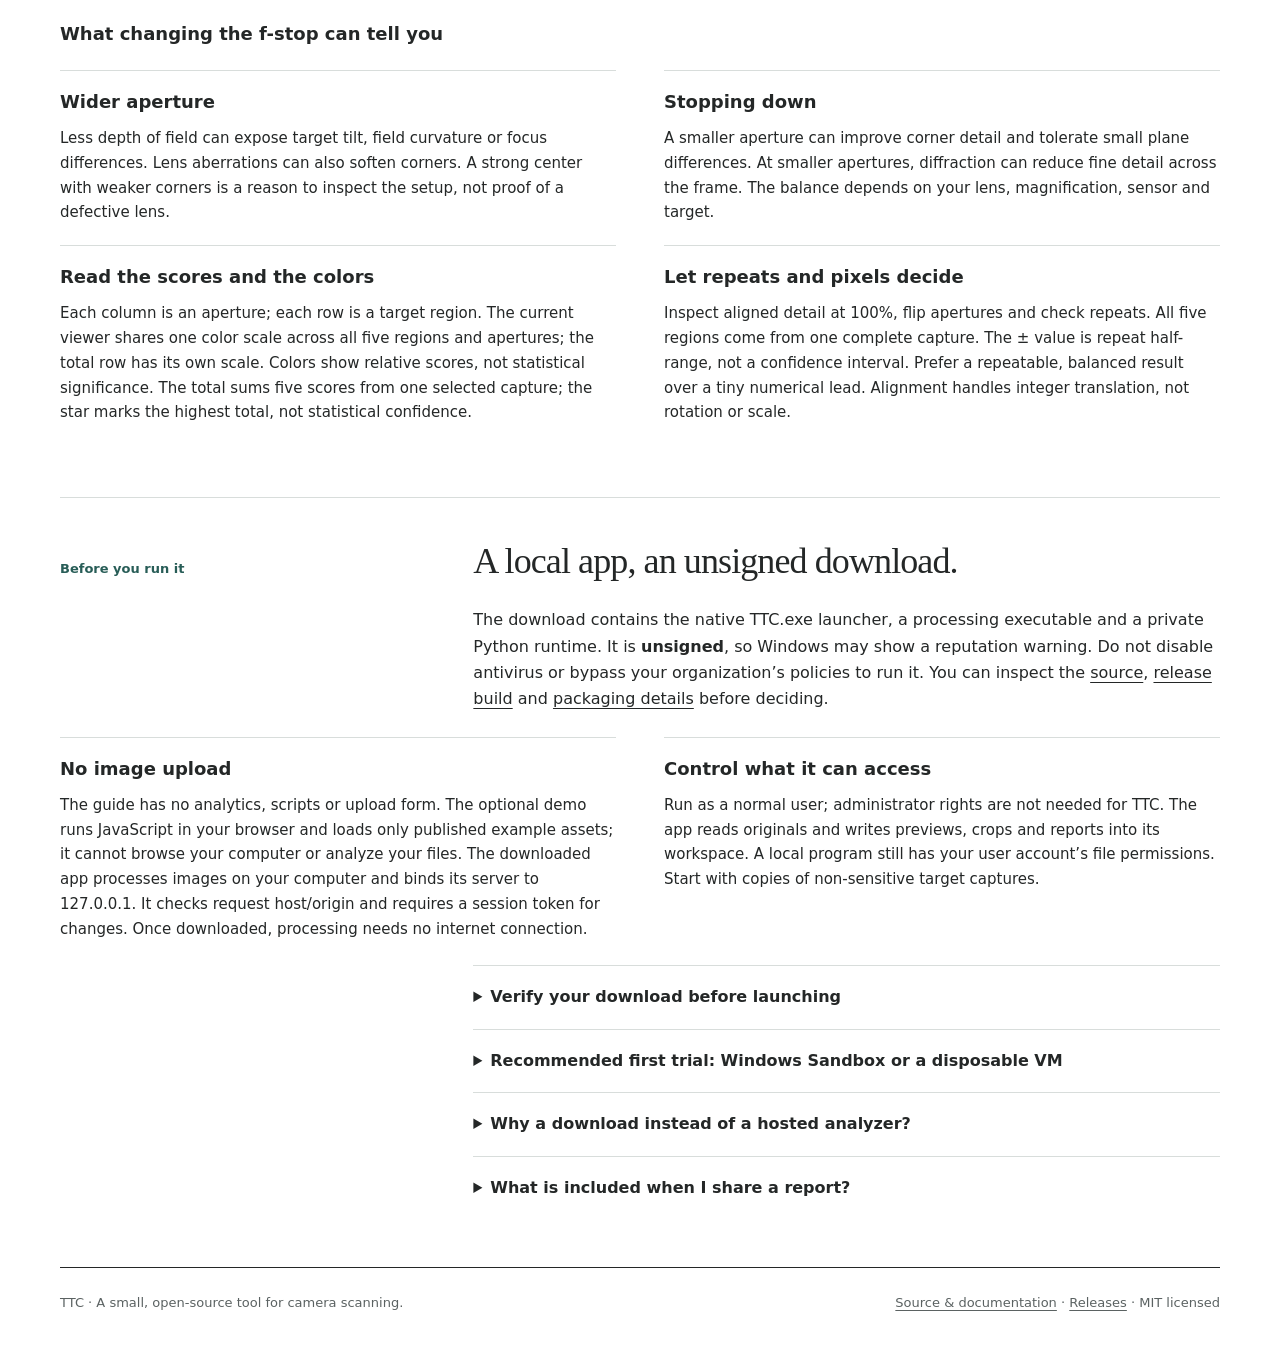
==== commit 0458e454: "Update homepage for compact Windows release" ====
--- a/site/index.html
+++ b/site/index.html
@@ -21,7 +21,7 @@
     <p>Made for the fiddly part: sorting through repeated captures and comparing the same small details in each one.</p>
     <a class="button" href="demo/">Try the online demo <span aria-hidden="true">→</span></a>
     <a class="button" href="https://github.com/hsnilsson/ttc/releases/latest">Download TTC for Windows <span aria-hidden="true">↗</span></a>
-    <p class="download-note">Portable ZIP · Windows x64<br>No Python installation. Runs on your computer.</p>
+    <p class="download-note">Portable ZIP · Windows x64<br><a href="https://github.com/hsnilsson/ttc/releases/tag/v1.3.2">v1.3.2</a> · 51.9 MB download<br>No Python installation. Runs on your computer.</p>
   </div>
   <figure class="target-image"><a href="images/vlad-roi-overlay.jpg" aria-label="View the test target at full size"><img src="images/vlad-roi-overlay.jpg" alt="Vlad’s printed test target with TTC’s five measurement boxes at the center and corners" width="1265" height="845"></a><figcaption><span class="figure-label">The target</span> Five small regions, measured in every capture. <a href="images/vlad-roi-overlay.jpg">View full size ↗</a></figcaption></figure>
 </section>
@@ -31,10 +31,10 @@
   <p class="comparison-limit">TTC measures relative detail in rendered images. The target, focus, vibration and rendering affect the result; a score alone cannot diagnose a lens or an alignment problem.</p>
 </section>
 <section class="wrap section" id="start"><div class="section-heading"><p class="eyebrow">Using TTC</p><h2>Open a folder of target shots.</h2></div>
-<p><a href="demo/">Try the interactive demo</a> to see the app before downloading. It uses example target images with simulated processing times and scores. The download analyzes your own captures. Start with a small series to check the workflow before processing large DNGs.</p>
+<p><a href="demo/">Try the interactive demo</a> to see the app before downloading. It uses example target images with simulated processing times and scores. The download analyzes your own captures. Downloadable builds currently support Windows x64; Linux and macOS packages are not yet available. Start with a small series to check the workflow before processing large DNGs.</p>
 <ol class="steps">
-  <li><h3>Download & extract</h3><p>Open <a href="https://github.com/hsnilsson/ttc/releases/latest">the latest release</a> and choose <strong>TTC-windows-x64.zip</strong> under Assets. Extract the entire ZIP to a writable folder with plenty of free space. Keep all its files together. No Python installation is needed.</p></li>
-  <li><h3>Launch locally</h3><p>Double-click <strong>TTC.exe</strong> in the extracted folder. It opens TTC in your browser at <strong>127.0.0.1</strong>, your own computer. For visible diagnostics, open a terminal in that folder and run <code>.\ttc.cmd serve</code>.</p></li>
+  <li><h3>Download & extract</h3><p>Open <a href="https://github.com/hsnilsson/ttc/releases/latest">the latest release</a> and choose <strong>TTC-windows-x64.zip</strong> under Assets. Extract the entire ZIP to a writable folder with plenty of free space. Keep all its files together: TTC.exe needs the bundled runtime and processing files beside it. No Python installation is needed.</p></li>
+  <li><h3>Launch locally</h3><p>Double-click <strong>TTC.exe</strong> in the extracted folder. It opens TTC in your browser at <strong>127.0.0.1</strong>, your own computer. If startup fails, check <code>build/ttc-launch.log</code> inside that folder. For visible diagnostics, open a terminal there and run <code>.\ttc.cmd serve</code>.</p></li>
   <li><h3>Open your series</h3><p>Choose <strong>Browse folders</strong>, select the folder containing your target shots, then <strong>Use this folder</strong> and <strong>Open & compare automatically</strong>. TTC imports the series, detects five regions and runs the comparison.</p></li>
 </ol>
 <div class="note"><strong>Check before trusting the result.</strong> Review the aperture assignments and five measurement boxes. Correct missing f-stops and save corrections. If detection stops, use <strong>Define regions manually</strong>, position all five boxes, save and run the comparison. Test a small series first: high-resolution DNGs need several GB of RAM and substantial output space.</div>
@@ -61,7 +61,7 @@
 </div>
 </section>
 <section class="wrap section" id="safety"><div class="section-heading"><p class="eyebrow">Before you run it</p><h2>A local app, an unsigned download.</h2></div>
-<p>The download contains a native Windows executable plus a private Python runtime. It is <strong>unsigned</strong>, so Windows may show a reputation warning. Do not disable antivirus or bypass your organization’s policies to run it. You can inspect the <a href="https://github.com/hsnilsson/ttc">source</a>, <a href="https://github.com/hsnilsson/ttc/actions/workflows/release.yml">release build</a> and <a href="https://github.com/hsnilsson/ttc/blob/main/docs/local-distribution.md">packaging details</a> before deciding.</p>
+<p>The download contains the native TTC.exe launcher, a processing executable and a private Python runtime. It is <strong>unsigned</strong>, so Windows may show a reputation warning. Do not disable antivirus or bypass your organization’s policies to run it. You can inspect the <a href="https://github.com/hsnilsson/ttc">source</a>, <a href="https://github.com/hsnilsson/ttc/actions/workflows/release.yml">release build</a> and <a href="https://github.com/hsnilsson/ttc/blob/main/docs/local-distribution.md">packaging details</a> before deciding.</p>
 <div class="reading">
 <div><h3>No image upload</h3><p>The guide has no analytics, scripts or upload form. The optional demo runs JavaScript in your browser and loads only published example assets; it cannot browse your computer or analyze your files. The downloaded app processes images on your computer and binds its server to 127.0.0.1. It checks request host/origin and requires a session token for changes. Once downloaded, processing needs no internet connection.</p></div>
 <div><h3>Control what it can access</h3><p>Run as a normal user; administrator rights are not needed for TTC. The app reads originals and writes previews, crops and reports into its workspace. A local program still has your user account’s file permissions. Start with copies of non-sensitive target captures.</p></div>
@@ -69,7 +69,7 @@
 <details><summary>Verify your download before launching</summary>
 <p>Download <strong>SHA256SUMS.txt</strong> alongside the ZIP from the same release. In PowerShell, run:</p>
 <pre><code>Get-FileHash .\TTC-windows-x64.zip -Algorithm SHA256</code></pre>
-<p>Compare the complete hash with the entry in SHA256SUMS.txt. A mismatch means stop and download again. A matching checksum confirms the bytes match that published file; it is not a malware scan or a safety guarantee. Releases built by the new workflow also carry a GitHub build-provenance attestation.</p>
+<p>Compare the complete hash with the entry in SHA256SUMS.txt. A mismatch means stop and download again. A matching checksum confirms the bytes match that published file; it is not a malware scan or a safety guarantee. The release workflow also publishes a GitHub build-provenance attestation for the ZIP.</p>
 </details>
 <details><summary>Recommended first trial: Windows Sandbox or a disposable VM</summary>
 <p>If your Windows edition supports <a href="https://learn.microsoft.com/en-us/windows/security/application-security/application-isolation/windows-sandbox/">Windows Sandbox</a>, use it for a cautious trial. Otherwise use a disposable virtual machine. Prepare a dedicated folder containing only the downloaded ZIP and a few non-sensitive test captures; do not expose your full photo library.</p>
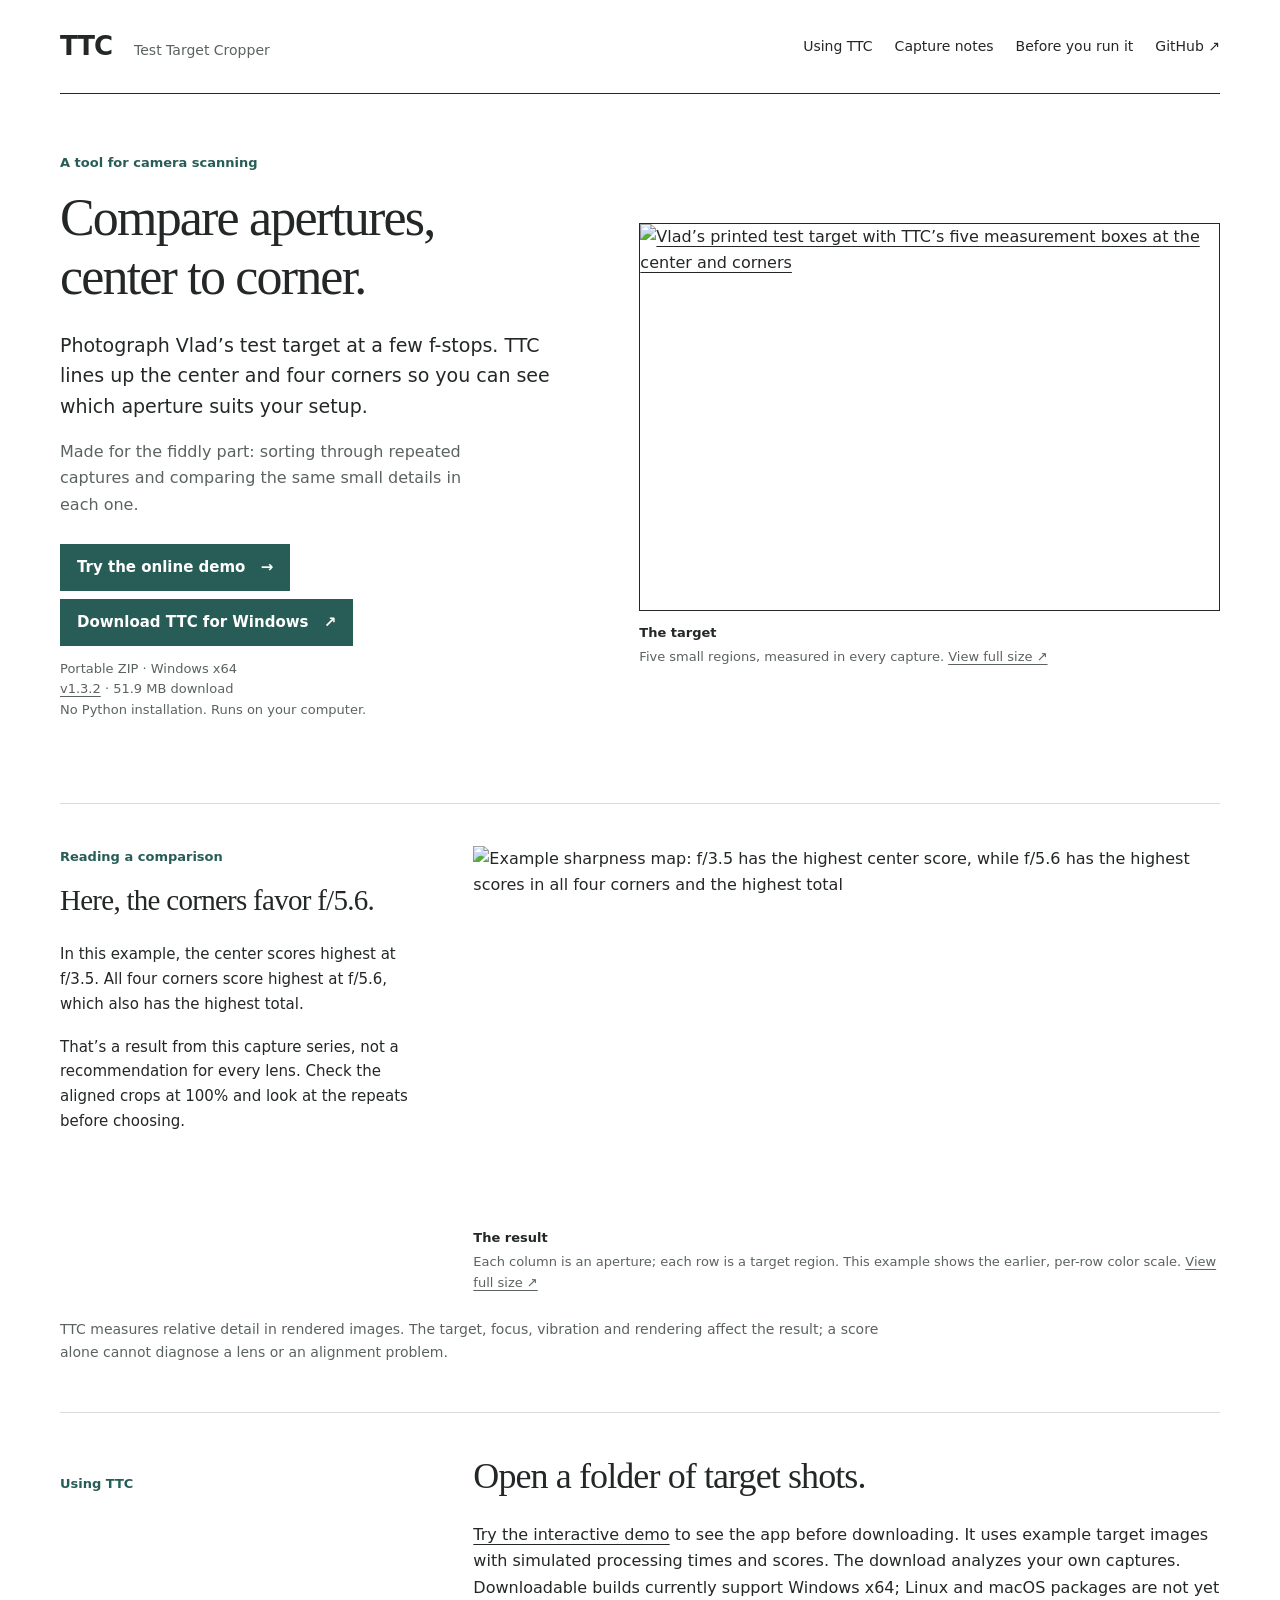
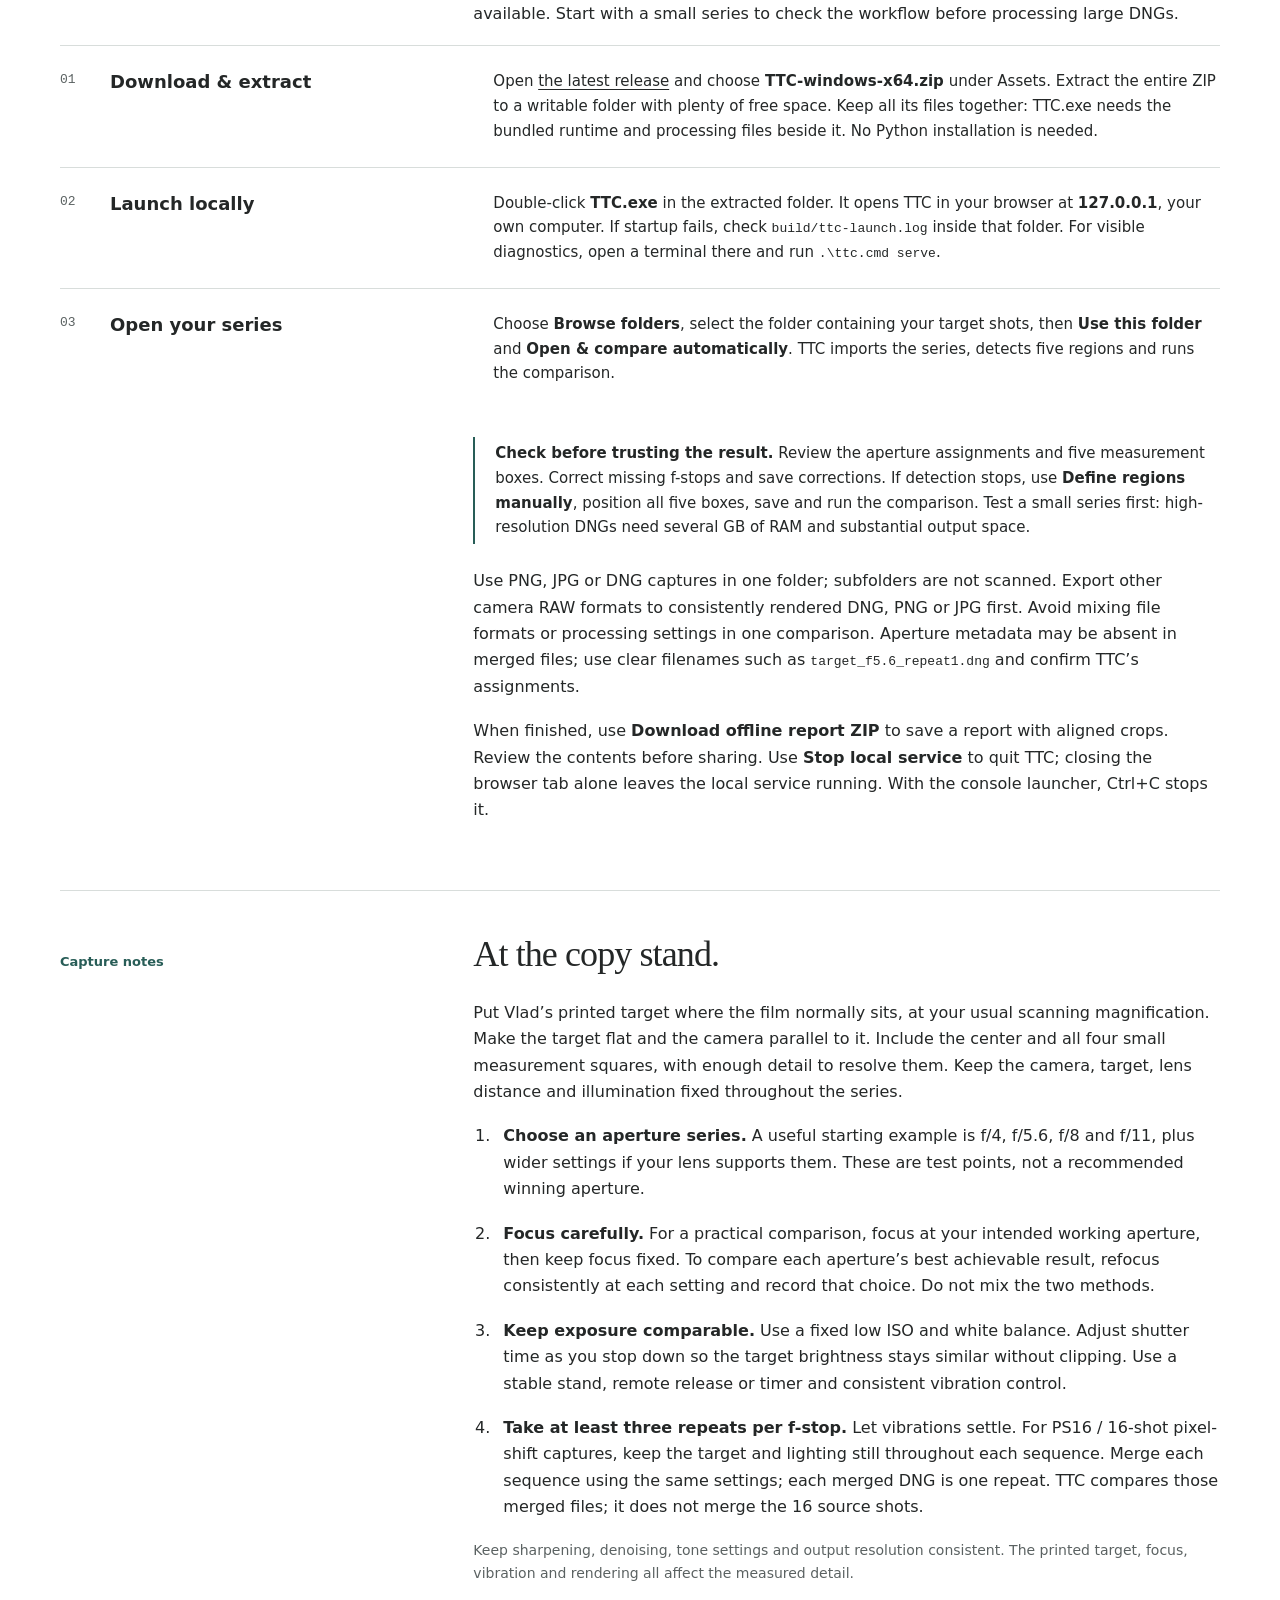
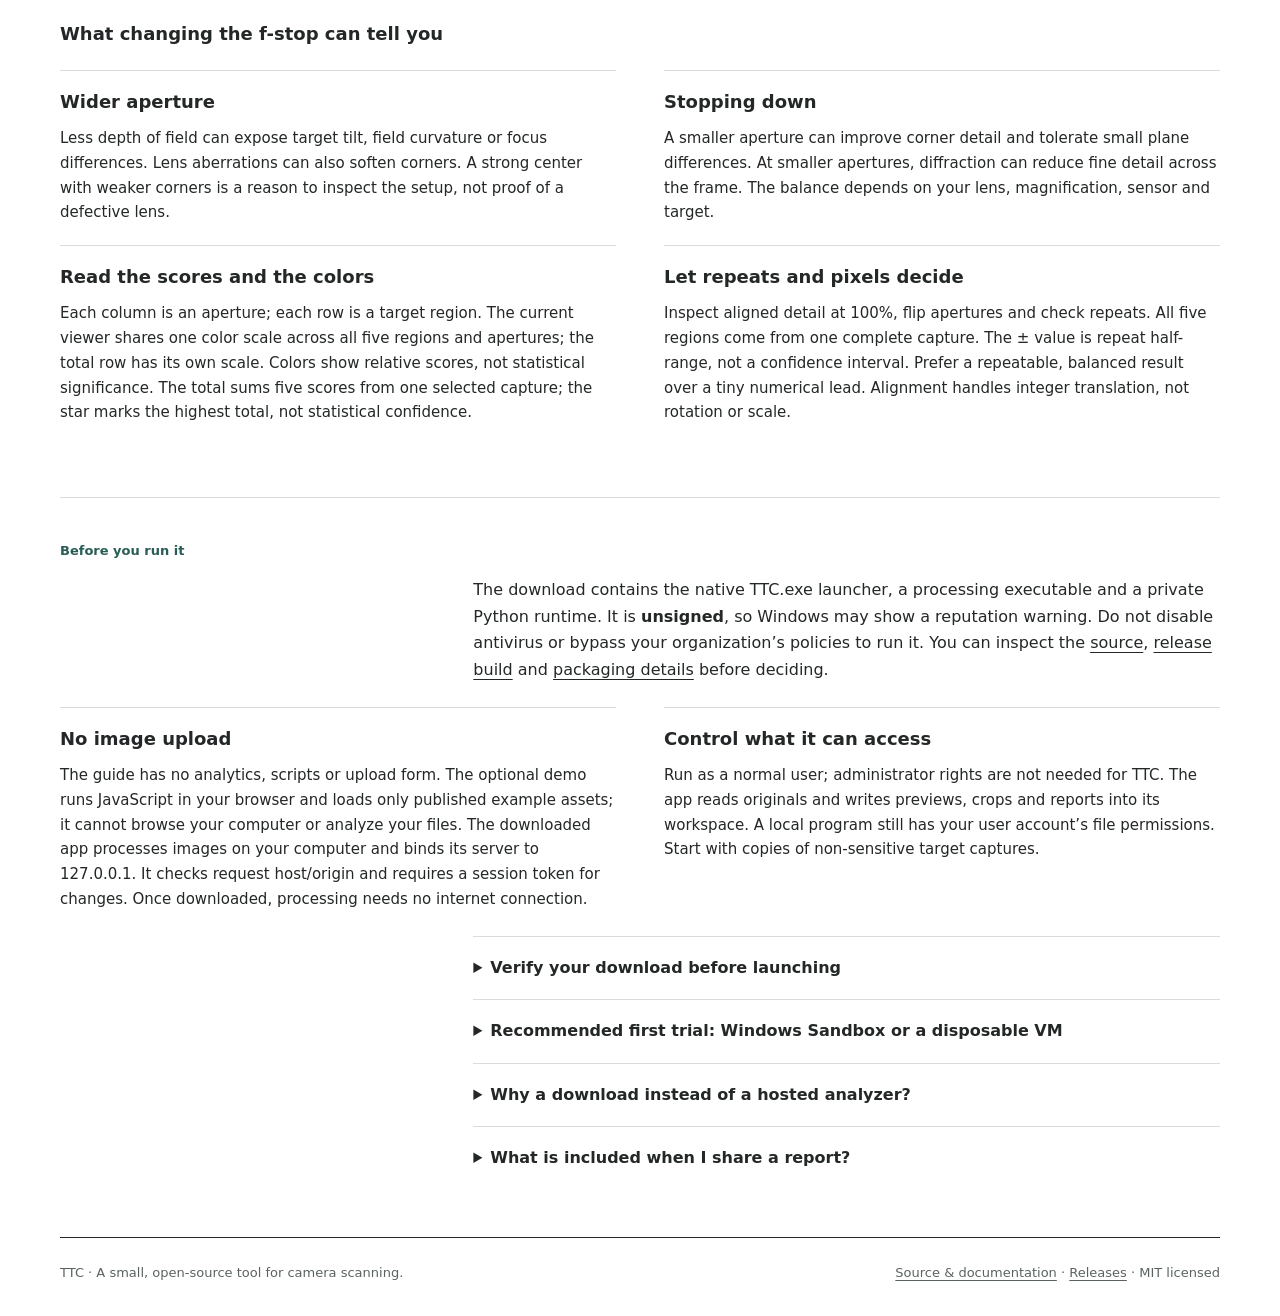
==== commit 383e8b54: "Remove unsigned download homepage headline" ====
--- a/site/index.html
+++ b/site/index.html
@@ -60,7 +60,7 @@
 <div><h3>Let repeats and pixels decide</h3><p>Inspect aligned detail at 100%, flip apertures and check repeats. All five regions come from one complete capture. The ± value is repeat half-range, not a confidence interval. Prefer a repeatable, balanced result over a tiny numerical lead. Alignment handles integer translation, not rotation or scale.</p></div>
 </div>
 </section>
-<section class="wrap section" id="safety"><div class="section-heading"><p class="eyebrow">Before you run it</p><h2>A local app, an unsigned download.</h2></div>
+<section class="wrap section" id="safety"><div class="section-heading"><p class="eyebrow">Before you run it</p></div>
 <p>The download contains the native TTC.exe launcher, a processing executable and a private Python runtime. It is <strong>unsigned</strong>, so Windows may show a reputation warning. Do not disable antivirus or bypass your organization’s policies to run it. You can inspect the <a href="https://github.com/hsnilsson/ttc">source</a>, <a href="https://github.com/hsnilsson/ttc/actions/workflows/release.yml">release build</a> and <a href="https://github.com/hsnilsson/ttc/blob/main/docs/local-distribution.md">packaging details</a> before deciding.</p>
 <div class="reading">
 <div><h3>No image upload</h3><p>The guide has no analytics, scripts or upload form. The optional demo runs JavaScript in your browser and loads only published example assets; it cannot browse your computer or analyze your files. The downloaded app processes images on your computer and binds its server to 127.0.0.1. It checks request host/origin and requires a session token for changes. Once downloaded, processing needs no internet connection.</p></div>
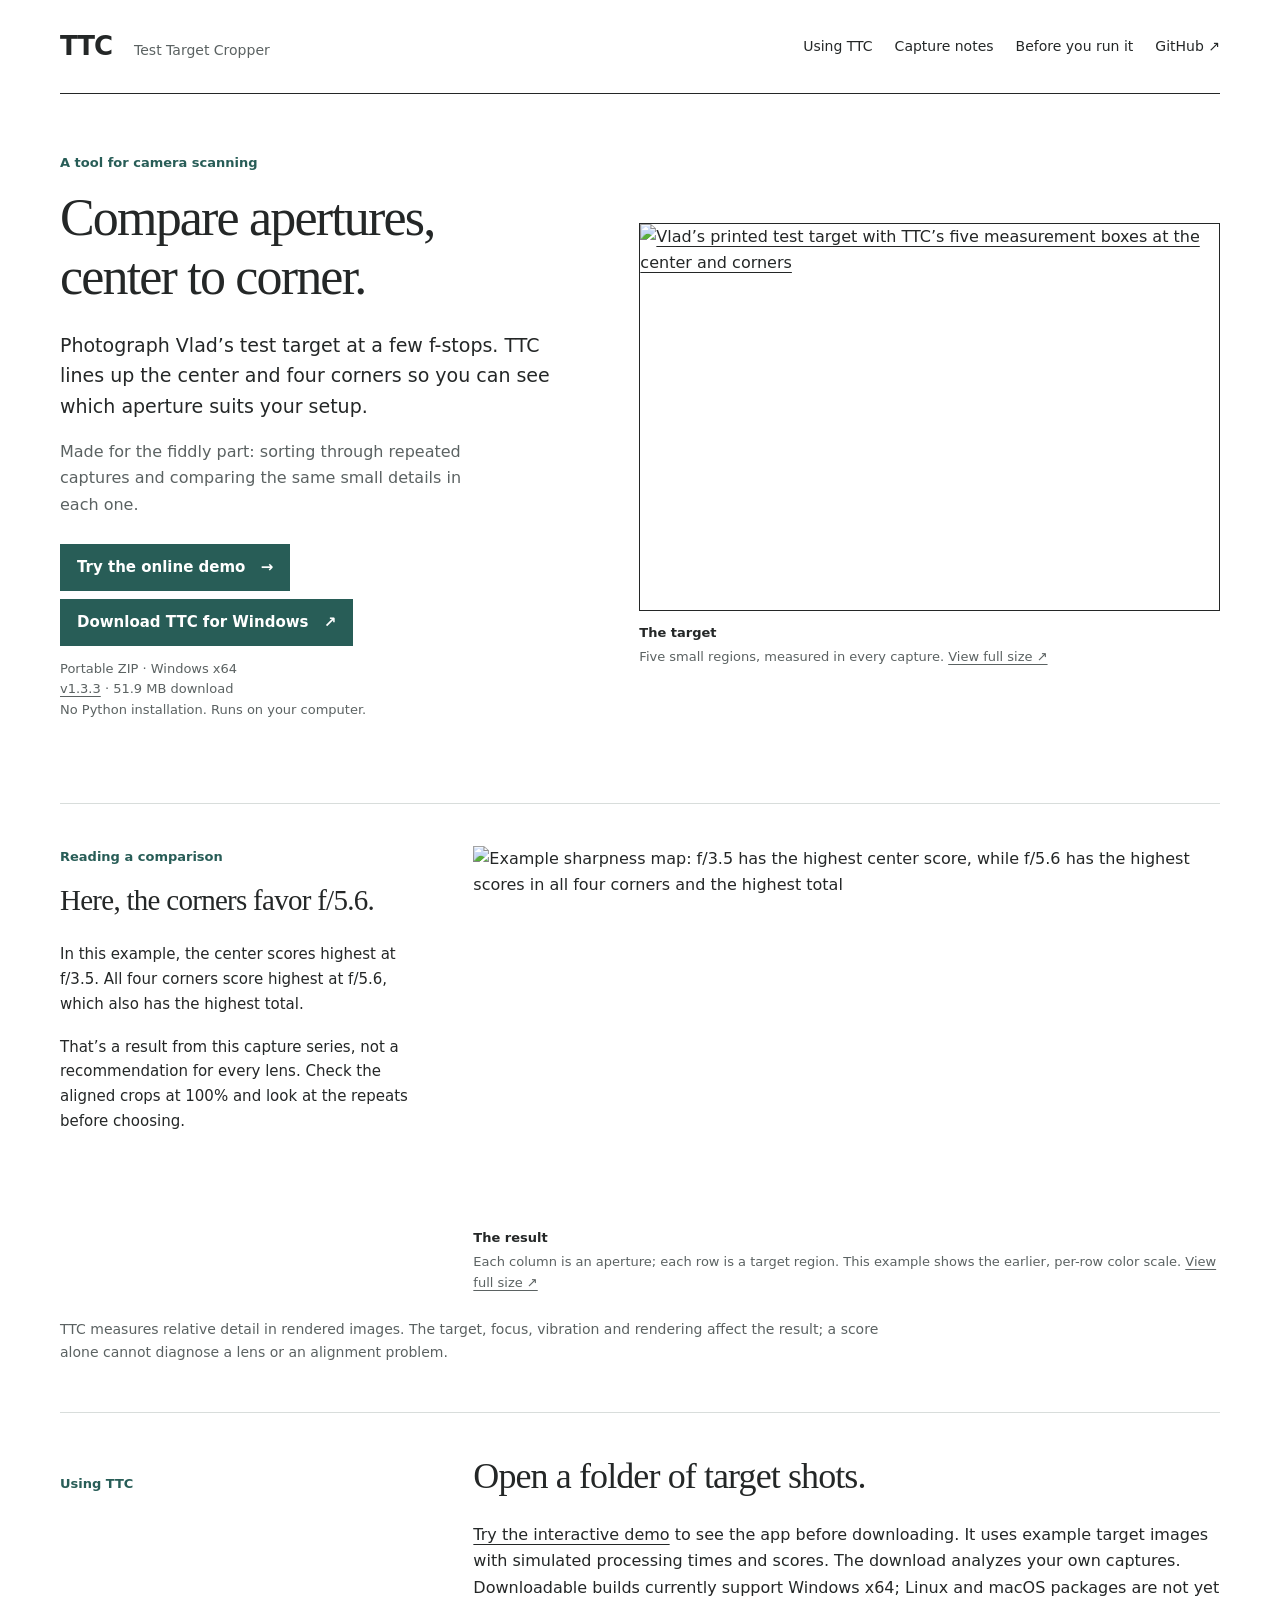
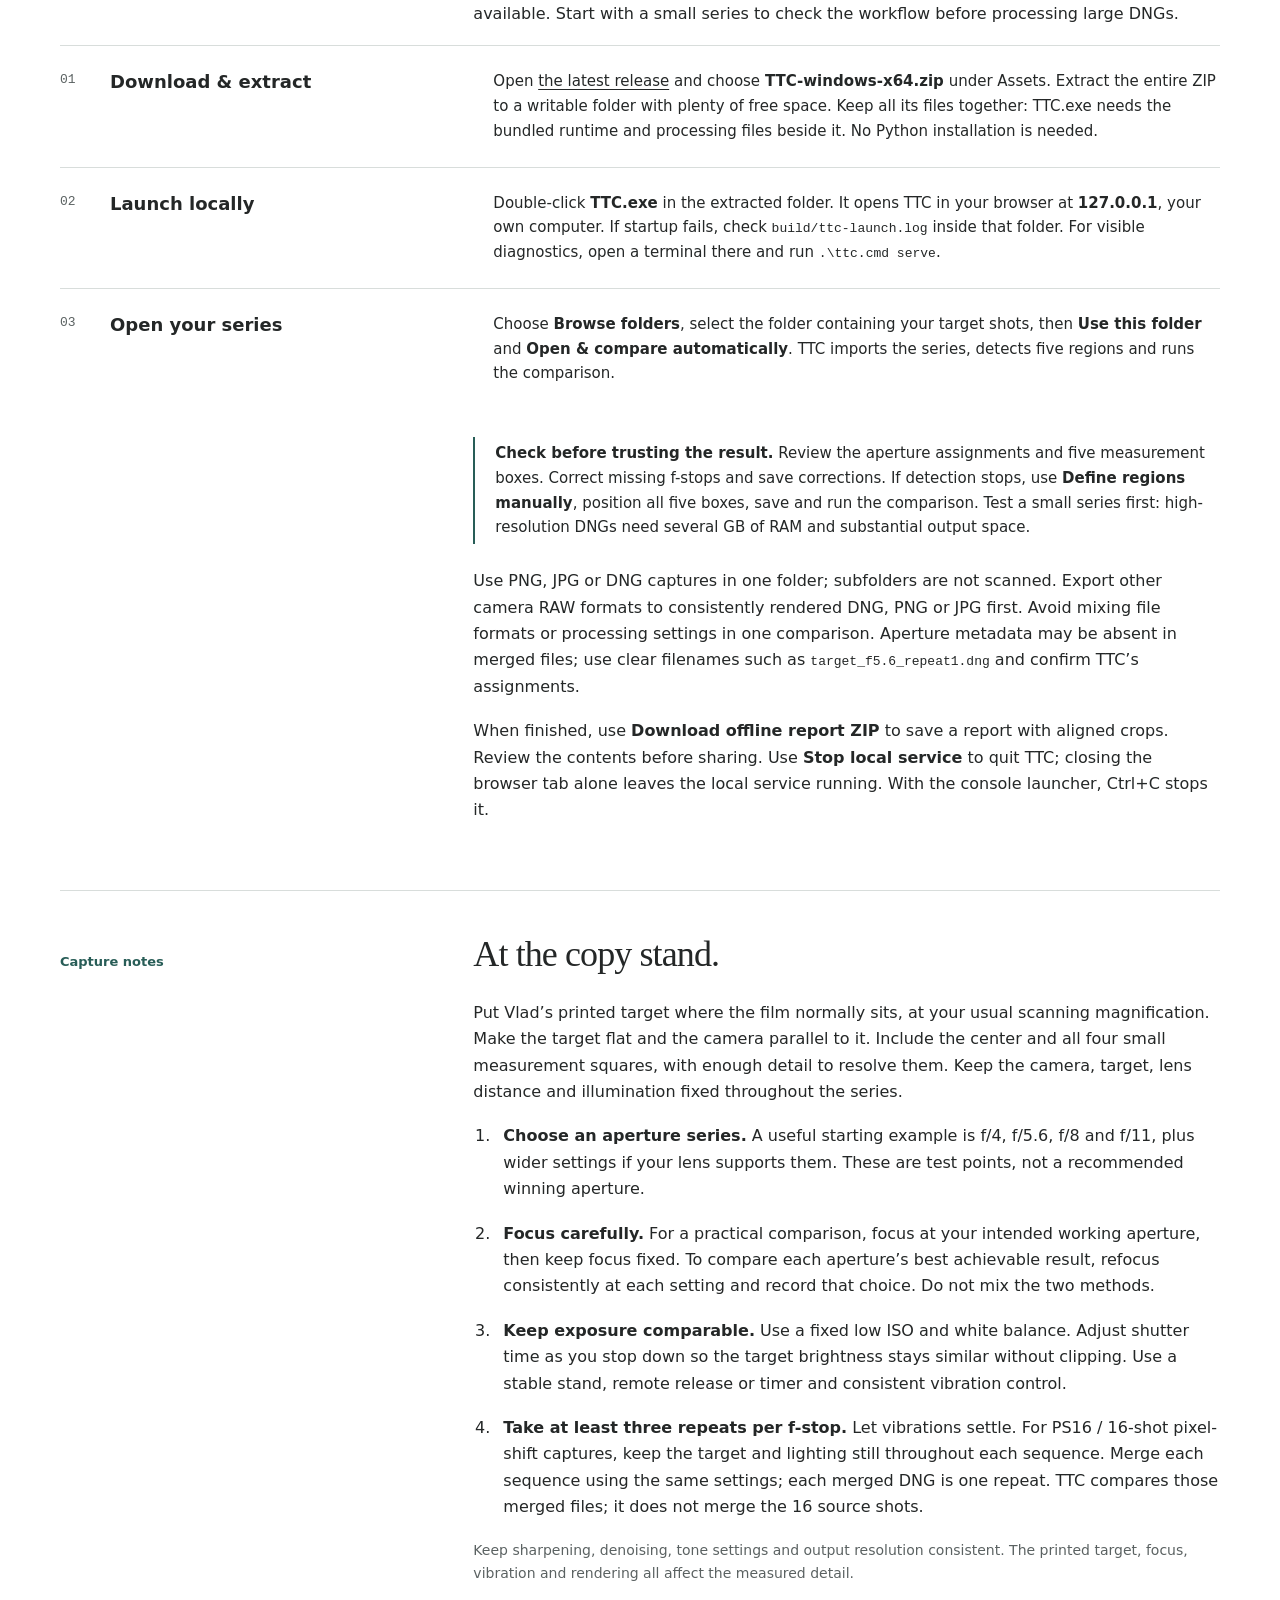
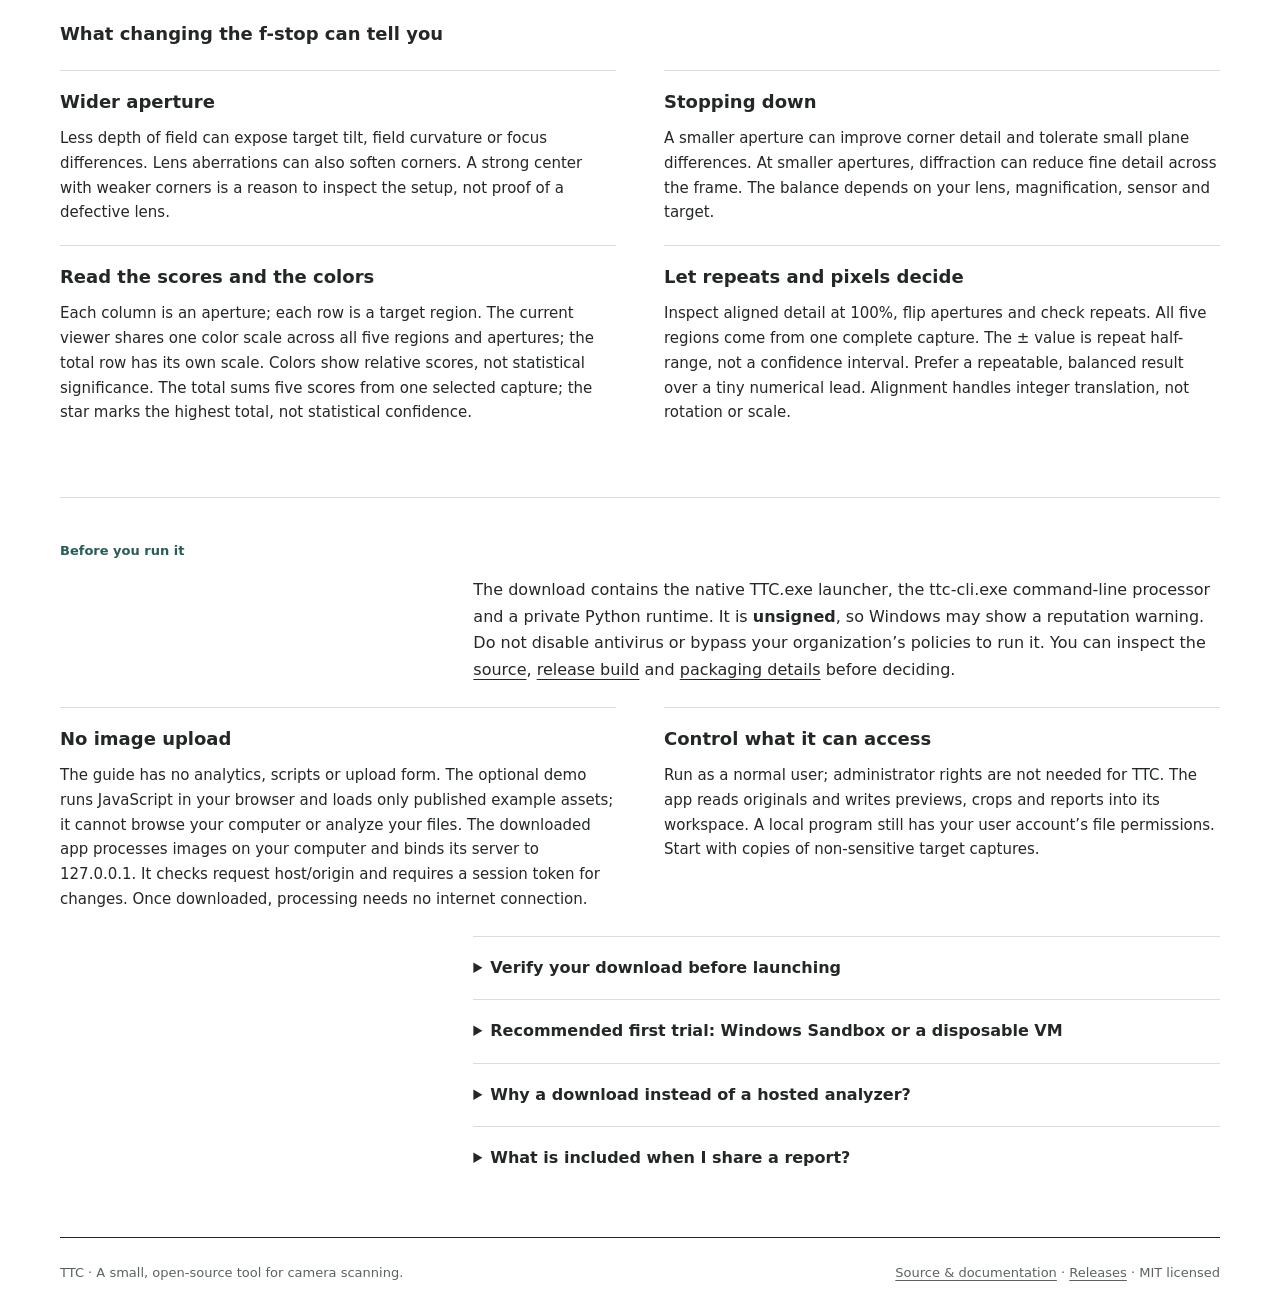
==== commit e9402435: "Point homepage to renamed v1.3.3 release" ====
--- a/site/index.html
+++ b/site/index.html
@@ -21,7 +21,7 @@
     <p>Made for the fiddly part: sorting through repeated captures and comparing the same small details in each one.</p>
     <a class="button" href="demo/">Try the online demo <span aria-hidden="true">→</span></a>
     <a class="button" href="https://github.com/hsnilsson/ttc/releases/latest">Download TTC for Windows <span aria-hidden="true">↗</span></a>
-    <p class="download-note">Portable ZIP · Windows x64<br><a href="https://github.com/hsnilsson/ttc/releases/tag/v1.3.2">v1.3.2</a> · 51.9 MB download<br>No Python installation. Runs on your computer.</p>
+    <p class="download-note">Portable ZIP · Windows x64<br><a href="https://github.com/hsnilsson/ttc/releases/tag/v1.3.3">v1.3.3</a> · 51.9 MB download<br>No Python installation. Runs on your computer.</p>
   </div>
   <figure class="target-image"><a href="images/vlad-roi-overlay.jpg" aria-label="View the test target at full size"><img src="images/vlad-roi-overlay.jpg" alt="Vlad’s printed test target with TTC’s five measurement boxes at the center and corners" width="1265" height="845"></a><figcaption><span class="figure-label">The target</span> Five small regions, measured in every capture. <a href="images/vlad-roi-overlay.jpg">View full size ↗</a></figcaption></figure>
 </section>
@@ -61,7 +61,7 @@
 </div>
 </section>
 <section class="wrap section" id="safety"><div class="section-heading"><p class="eyebrow">Before you run it</p></div>
-<p>The download contains the native TTC.exe launcher, a processing executable and a private Python runtime. It is <strong>unsigned</strong>, so Windows may show a reputation warning. Do not disable antivirus or bypass your organization’s policies to run it. You can inspect the <a href="https://github.com/hsnilsson/ttc">source</a>, <a href="https://github.com/hsnilsson/ttc/actions/workflows/release.yml">release build</a> and <a href="https://github.com/hsnilsson/ttc/blob/main/docs/local-distribution.md">packaging details</a> before deciding.</p>
+<p>The download contains the native TTC.exe launcher, the ttc-cli.exe command-line processor and a private Python runtime. It is <strong>unsigned</strong>, so Windows may show a reputation warning. Do not disable antivirus or bypass your organization’s policies to run it. You can inspect the <a href="https://github.com/hsnilsson/ttc">source</a>, <a href="https://github.com/hsnilsson/ttc/actions/workflows/release.yml">release build</a> and <a href="https://github.com/hsnilsson/ttc/blob/main/docs/local-distribution.md">packaging details</a> before deciding.</p>
 <div class="reading">
 <div><h3>No image upload</h3><p>The guide has no analytics, scripts or upload form. The optional demo runs JavaScript in your browser and loads only published example assets; it cannot browse your computer or analyze your files. The downloaded app processes images on your computer and binds its server to 127.0.0.1. It checks request host/origin and requires a session token for changes. Once downloaded, processing needs no internet connection.</p></div>
 <div><h3>Control what it can access</h3><p>Run as a normal user; administrator rights are not needed for TTC. The app reads originals and writes previews, crops and reports into its workspace. A local program still has your user account’s file permissions. Start with copies of non-sensitive target captures.</p></div>
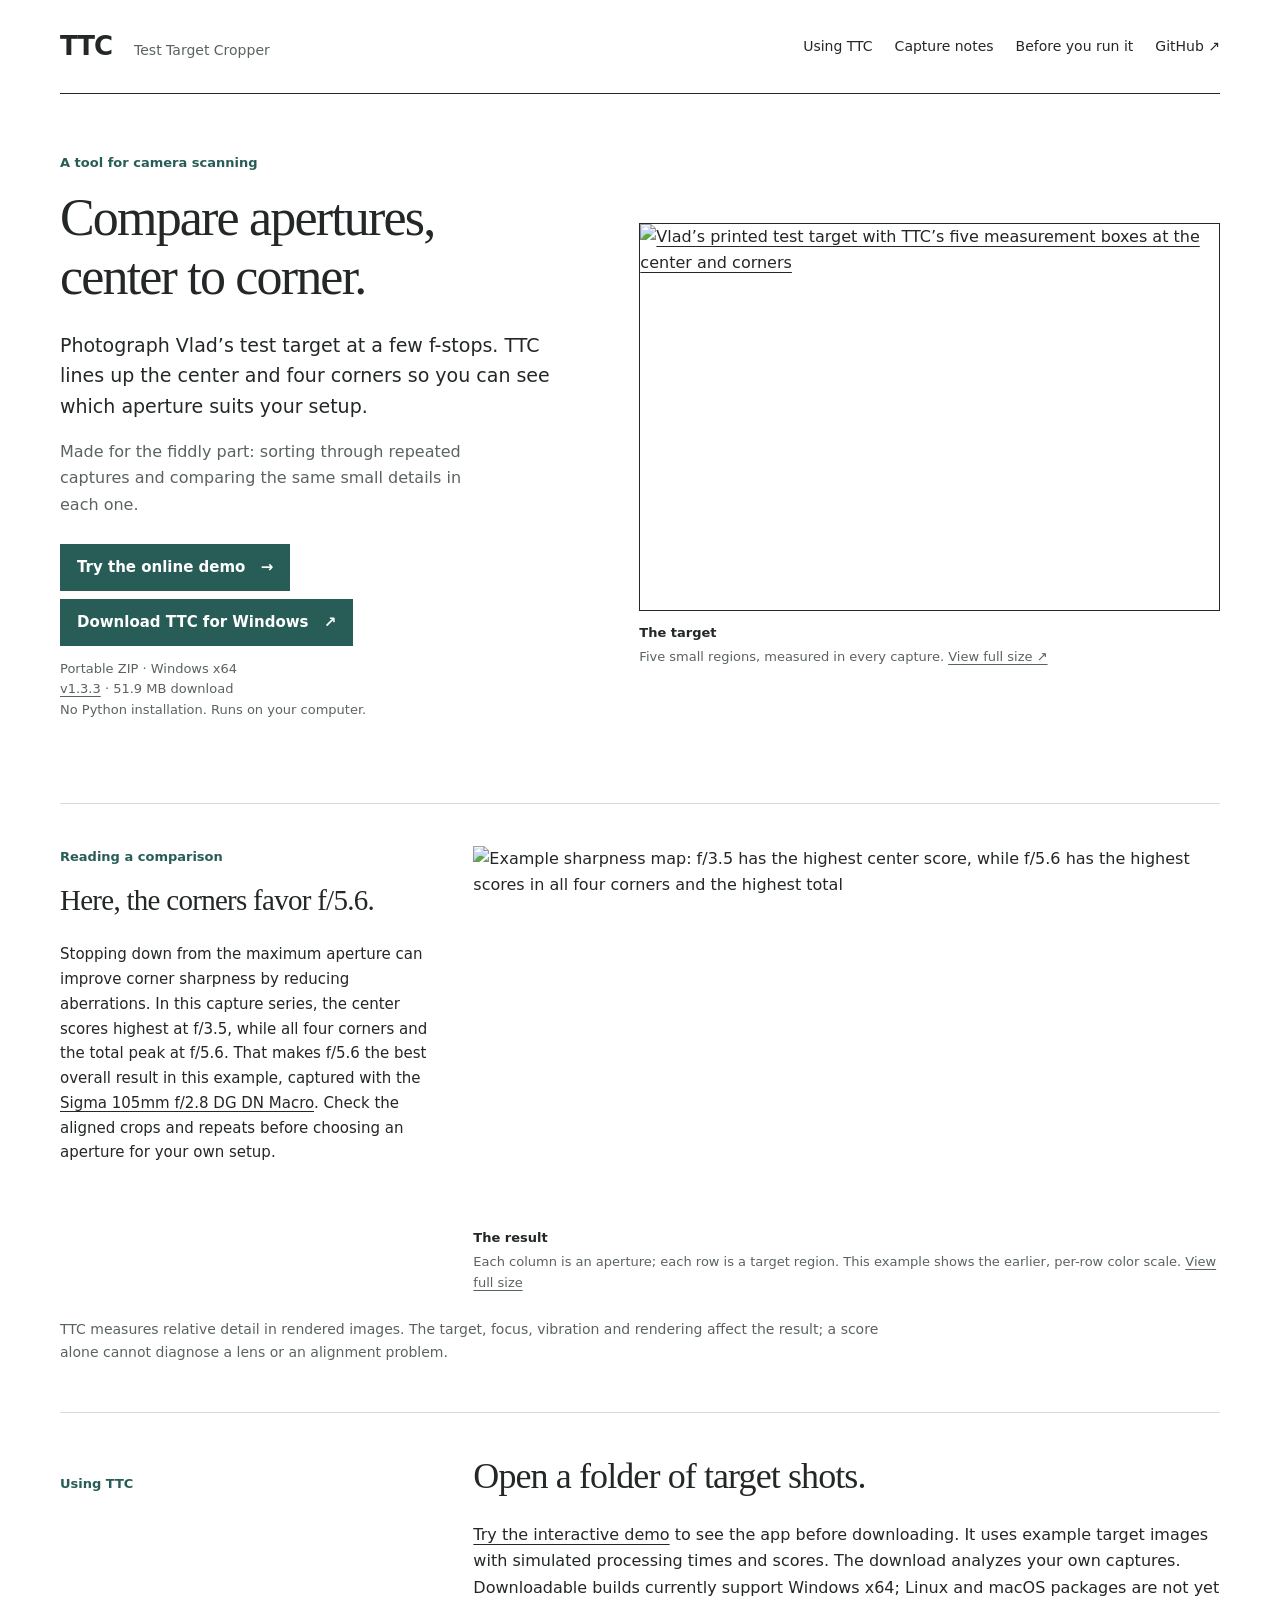
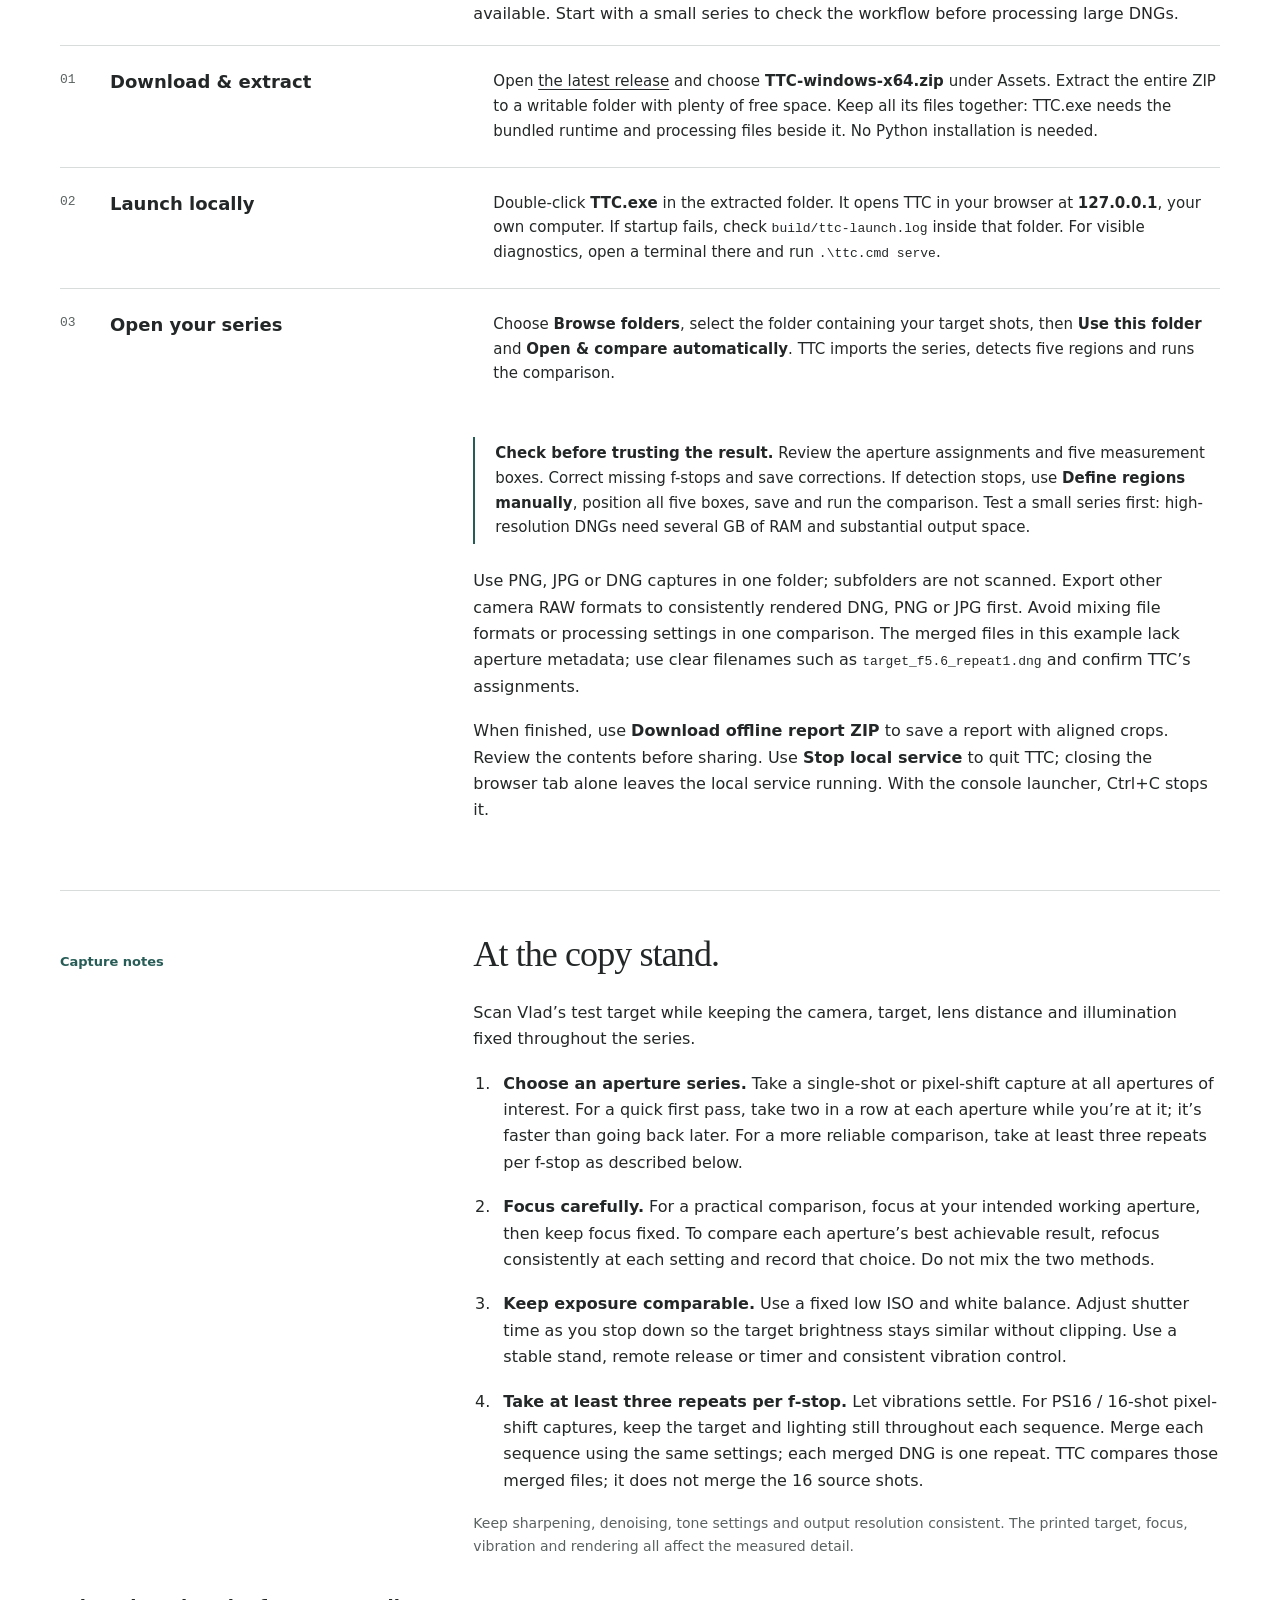
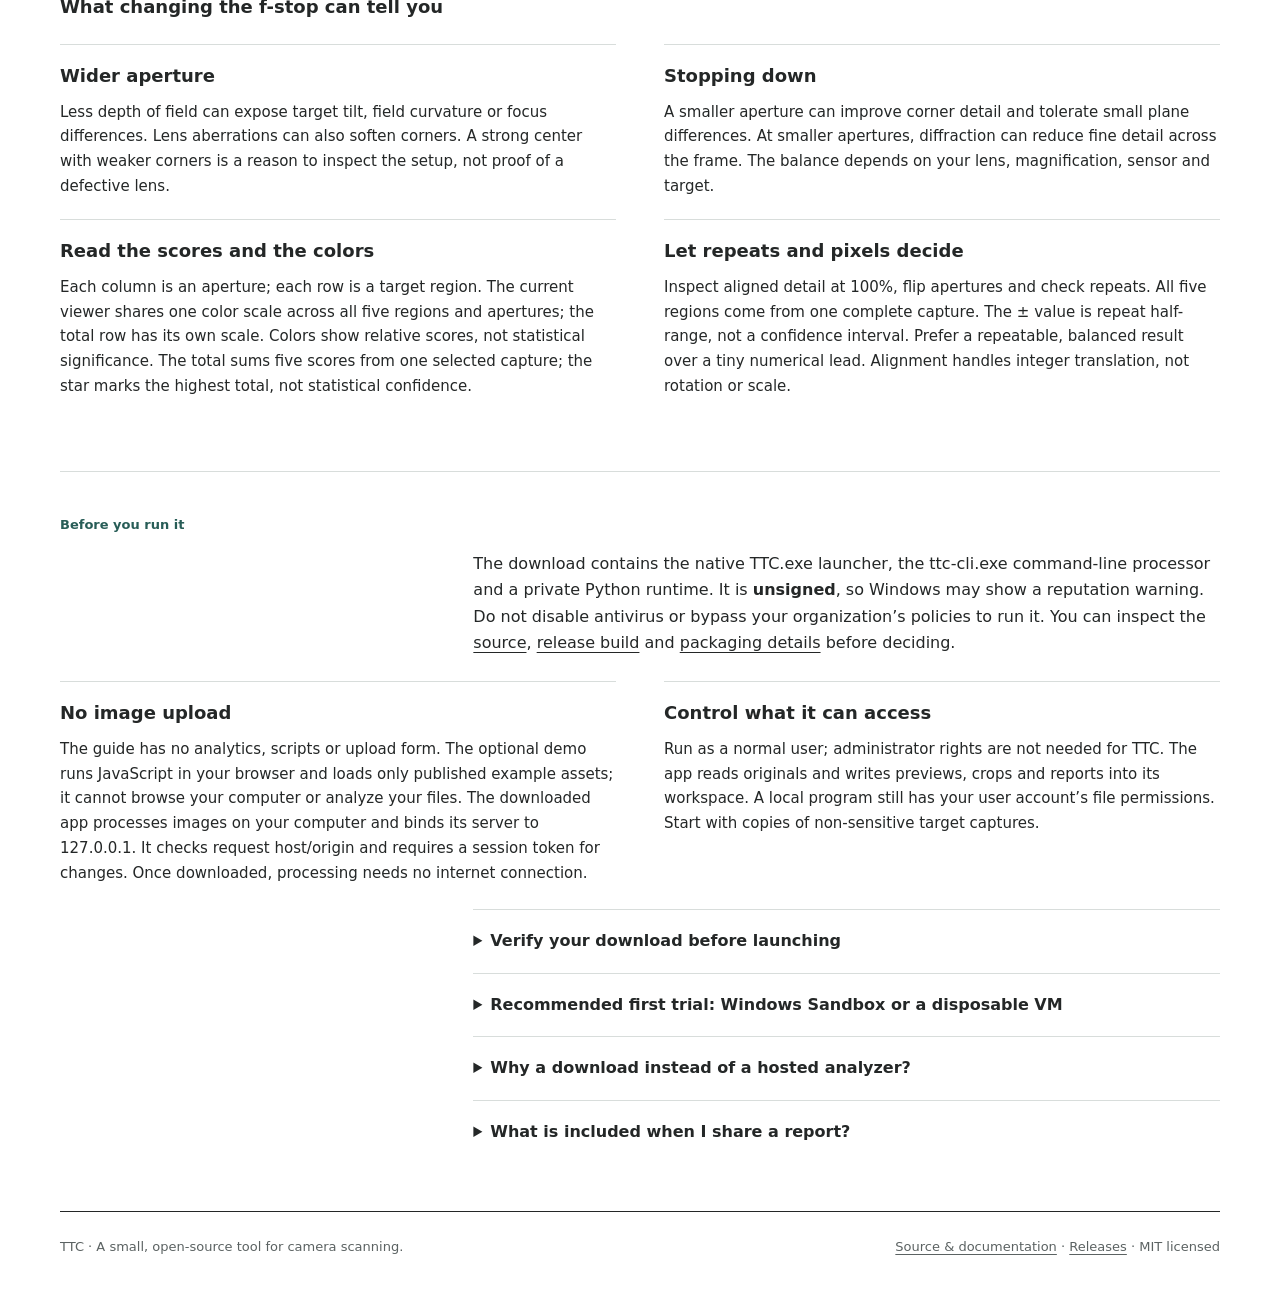
==== commit ac0a6c99: "Publish reviewed homepage copy" ====
--- a/site/index.html
+++ b/site/index.html
@@ -26,8 +26,8 @@
   <figure class="target-image"><a href="images/vlad-roi-overlay.jpg" aria-label="View the test target at full size"><img src="images/vlad-roi-overlay.jpg" alt="Vlad’s printed test target with TTC’s five measurement boxes at the center and corners" width="1265" height="845"></a><figcaption><span class="figure-label">The target</span> Five small regions, measured in every capture. <a href="images/vlad-roi-overlay.jpg">View full size ↗</a></figcaption></figure>
 </section>
 <section class="wrap comparison" aria-labelledby="comparison-title">
-  <div class="comparison-copy"><p class="eyebrow">Reading a comparison</p><h2 id="comparison-title">Here, the corners favor f/5.6.</h2><p>In this example, the center scores highest at f/3.5. All four corners score highest at f/5.6, which also has the highest total.</p><p>That’s a result from this capture series, not a recommendation for every lens. Check the aligned crops at 100% and look at the repeats before choosing.</p></div>
-  <figure class="result-image"><div class="result-scroll" role="region" aria-label="Example aperture comparison; scroll horizontally on small screens" tabindex="0"><img src="images/sharpness-map.png" alt="Example sharpness map: f/3.5 has the highest center score, while f/5.6 has the highest scores in all four corners and the highest total" width="1263" height="626" loading="lazy"></div><figcaption><span class="figure-label">The result</span> Each column is an aperture; each row is a target region. This example shows the earlier, per-row color scale. <a href="images/sharpness-map.png">View full size ↗</a></figcaption></figure>
+  <div class="comparison-copy"><p class="eyebrow">Reading a comparison</p><h2 id="comparison-title">Here, the corners favor f/5.6.</h2><p>Stopping down from the maximum aperture can improve corner sharpness by reducing aberrations. In this capture series, the center scores highest at f/3.5, while all four corners and the total peak at f/5.6. That makes f/5.6 the best overall result in this example, captured with the <a href="https://www.lenstip.com/595.4-Lens_review-Sigma_A_105_mm_f_2.8_DG_DN_Macro_Image_resolution.html">Sigma 105mm f/2.8 DG DN Macro</a>. Check the aligned crops and repeats before choosing an aperture for your own setup.</p></div>
+  <figure class="result-image"><div class="result-scroll" role="region" aria-label="Example aperture comparison; scroll horizontally on small screens" tabindex="0"><img src="images/sharpness-map.png" alt="Example sharpness map: f/3.5 has the highest center score, while f/5.6 has the highest scores in all four corners and the highest total" width="1263" height="626" loading="lazy"></div><figcaption><span class="figure-label">The result</span> Each column is an aperture; each row is a target region. This example shows the earlier, per-row color scale. <a href="images/sharpness-map.png">View full size</a></figcaption></figure>
   <p class="comparison-limit">TTC measures relative detail in rendered images. The target, focus, vibration and rendering affect the result; a score alone cannot diagnose a lens or an alignment problem.</p>
 </section>
 <section class="wrap section" id="start"><div class="section-heading"><p class="eyebrow">Using TTC</p><h2>Open a folder of target shots.</h2></div>
@@ -38,14 +38,14 @@
   <li><h3>Open your series</h3><p>Choose <strong>Browse folders</strong>, select the folder containing your target shots, then <strong>Use this folder</strong> and <strong>Open & compare automatically</strong>. TTC imports the series, detects five regions and runs the comparison.</p></li>
 </ol>
 <div class="note"><strong>Check before trusting the result.</strong> Review the aperture assignments and five measurement boxes. Correct missing f-stops and save corrections. If detection stops, use <strong>Define regions manually</strong>, position all five boxes, save and run the comparison. Test a small series first: high-resolution DNGs need several GB of RAM and substantial output space.</div>
-<p>Use PNG, JPG or DNG captures in one folder; subfolders are not scanned. Export other camera RAW formats to consistently rendered DNG, PNG or JPG first. Avoid mixing file formats or processing settings in one comparison. Aperture metadata may be absent in merged files; use clear filenames such as <code>target_f5.6_repeat1.dng</code> and confirm TTC’s assignments.</p>
+<p>Use PNG, JPG or DNG captures in one folder; subfolders are not scanned. Export other camera RAW formats to consistently rendered DNG, PNG or JPG first. Avoid mixing file formats or processing settings in one comparison. The merged files in this example lack aperture metadata; use clear filenames such as <code>target_f5.6_repeat1.dng</code> and confirm TTC’s assignments.</p>
 <p>When finished, use <strong>Download offline report ZIP</strong> to save a report with aligned crops. Review the contents before sharing. Use <strong>Stop local service</strong> to quit TTC; closing the browser tab alone leaves the local service running. With the console launcher, Ctrl+C stops it.</p>
 </section>
 <section class="wrap section" id="capture"><div class="section-heading"><p class="eyebrow">Capture notes</p><h2>At the copy stand.</h2></div>
 <div class="capture-copy">
-<p>Put Vlad’s printed target where the film normally sits, at your usual scanning magnification. Make the target flat and the camera parallel to it. Include the center and all four small measurement squares, with enough detail to resolve them. Keep the camera, target, lens distance and illumination fixed throughout the series.</p>
+<p>Scan Vlad’s test target while keeping the camera, target, lens distance and illumination fixed throughout the series.</p>
 <ol>
-  <li><strong>Choose an aperture series.</strong> A useful starting example is f/4, f/5.6, f/8 and f/11, plus wider settings if your lens supports them. These are test points, not a recommended winning aperture.</li>
+  <li><strong>Choose an aperture series.</strong> Take a single-shot or pixel-shift capture at all apertures of interest. For a quick first pass, take two in a row at each aperture while you’re at it; it’s faster than going back later. For a more reliable comparison, take at least three repeats per f-stop as described below.</li>
   <li><strong>Focus carefully.</strong> For a practical comparison, focus at your intended working aperture, then keep focus fixed. To compare each aperture’s best achievable result, refocus consistently at each setting and record that choice. Do not mix the two methods.</li>
   <li><strong>Keep exposure comparable.</strong> Use a fixed low ISO and white balance. Adjust shutter time as you stop down so the target brightness stays similar without clipping. Use a stable stand, remote release or timer and consistent vibration control.</li>
   <li><strong>Take at least three repeats per f-stop.</strong> Let vibrations settle. For PS16 / 16-shot pixel-shift captures, keep the target and lighting still throughout each sequence. Merge each sequence using the same settings; each merged DNG is one repeat. TTC compares those merged files; it does not merge the 16 source shots.</li>
@@ -72,6 +72,7 @@
 <p>Compare the complete hash with the entry in SHA256SUMS.txt. A mismatch means stop and download again. A matching checksum confirms the bytes match that published file; it is not a malware scan or a safety guarantee. The release workflow also publishes a GitHub build-provenance attestation for the ZIP.</p>
 </details>
 <details><summary>Recommended first trial: Windows Sandbox or a disposable VM</summary>
+<p>[non vibecoded comment: It is not safe to run any random executable file from github so you might just get into the habit of using sandboxed environments for this. /Henrik, author]</p>
 <p>If your Windows edition supports <a href="https://learn.microsoft.com/en-us/windows/security/application-security/application-isolation/windows-sandbox/">Windows Sandbox</a>, use it for a cautious trial. Otherwise use a disposable virtual machine. Prepare a dedicated folder containing only the downloaded ZIP and a few non-sensitive test captures; do not expose your full photo library.</p>
 <p>Save the following as <code>TTC-trial.wsb</code>, replacing <code>C:\TTC-trial</code> with that dedicated folder’s absolute path. Keep the shared folder read-only and networking disabled. Allocate RAM appropriate to your computer; 8 GB is a starting trial budget, not a guarantee for very large captures.</p>
 <pre><code>&lt;Configuration&gt;
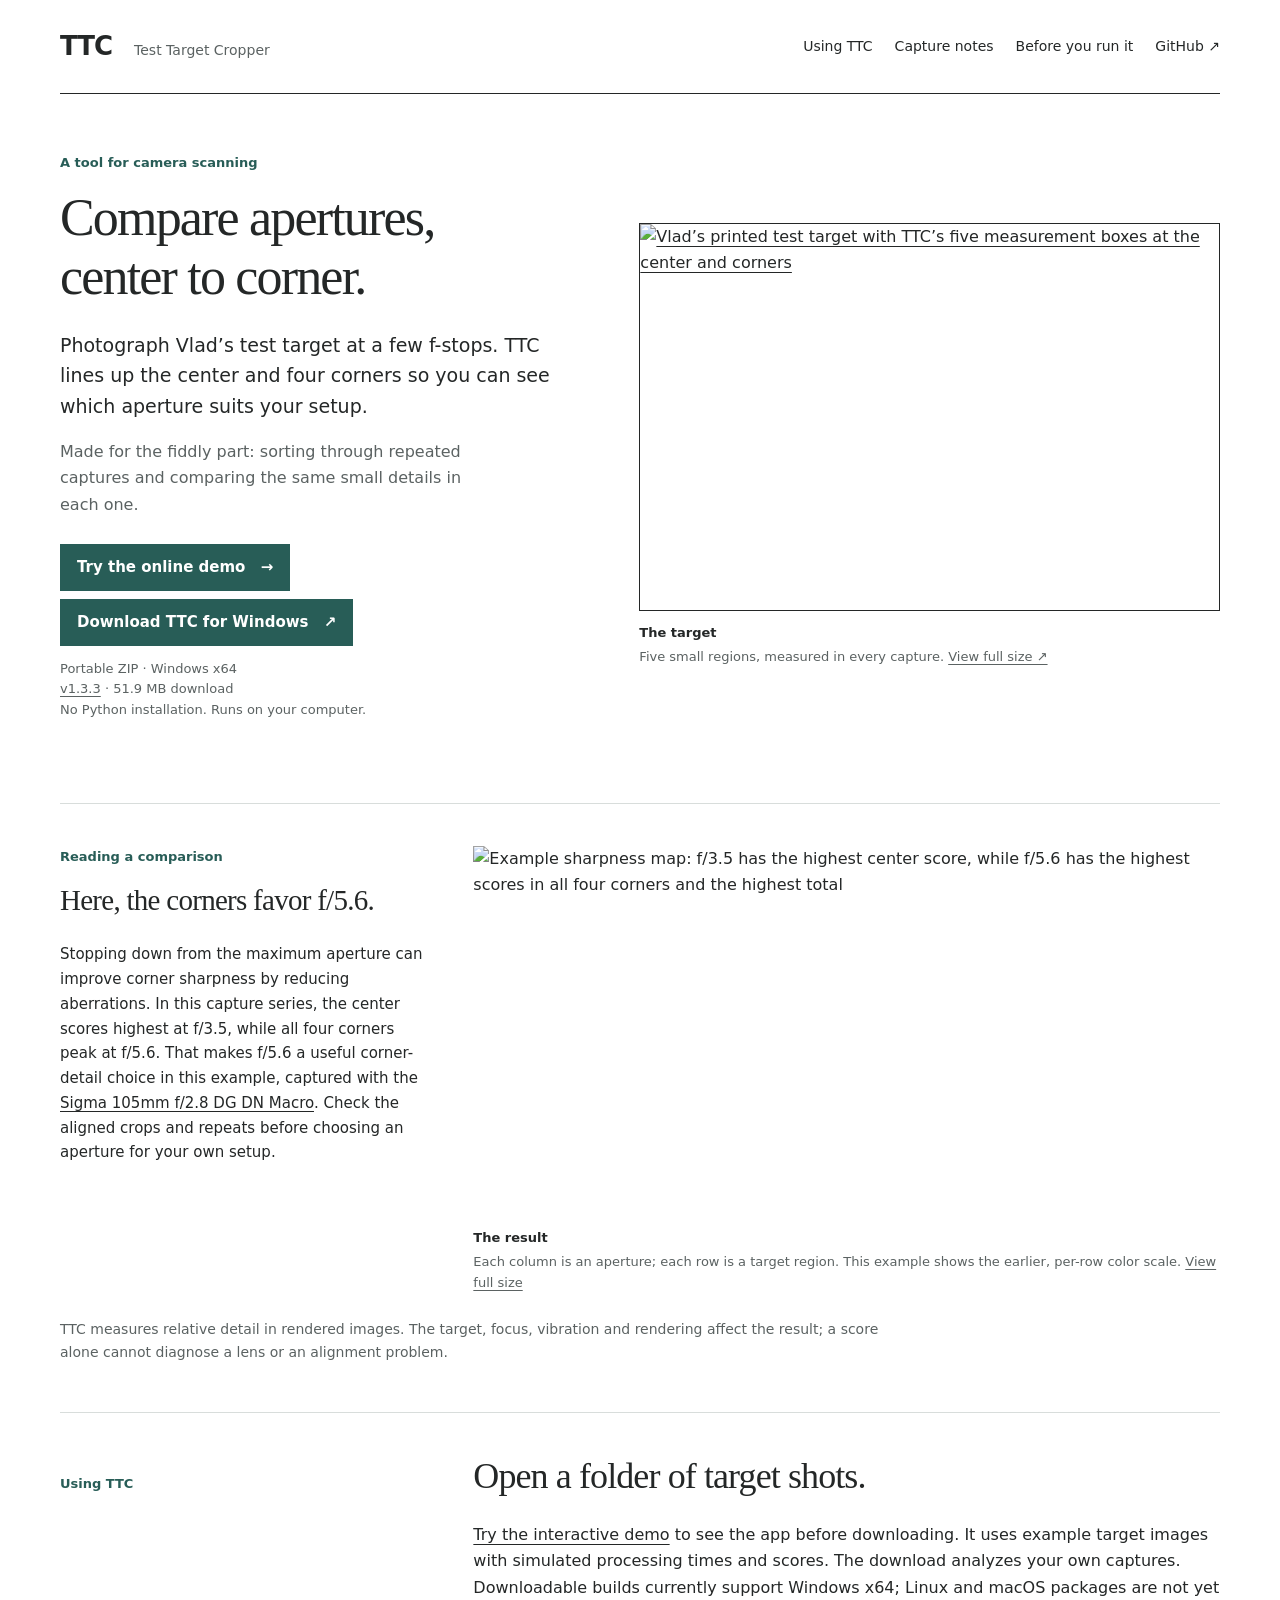
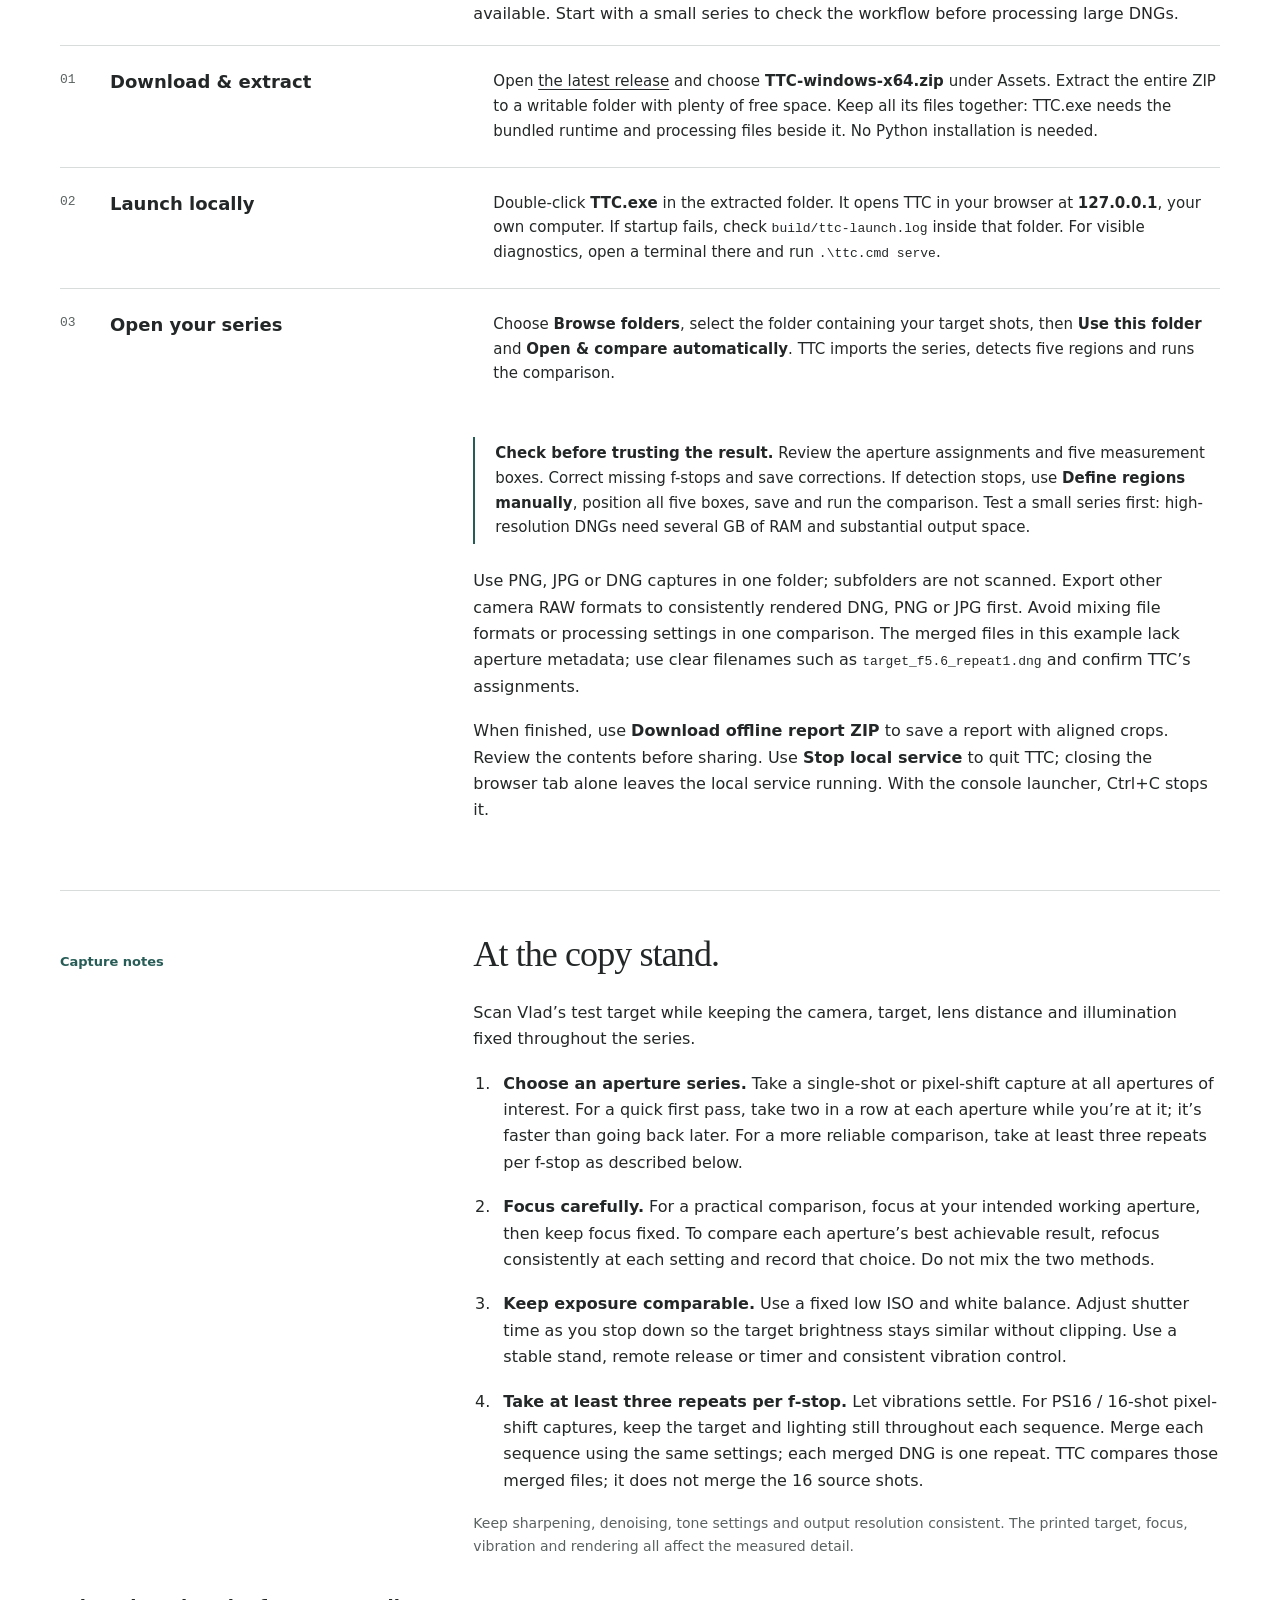
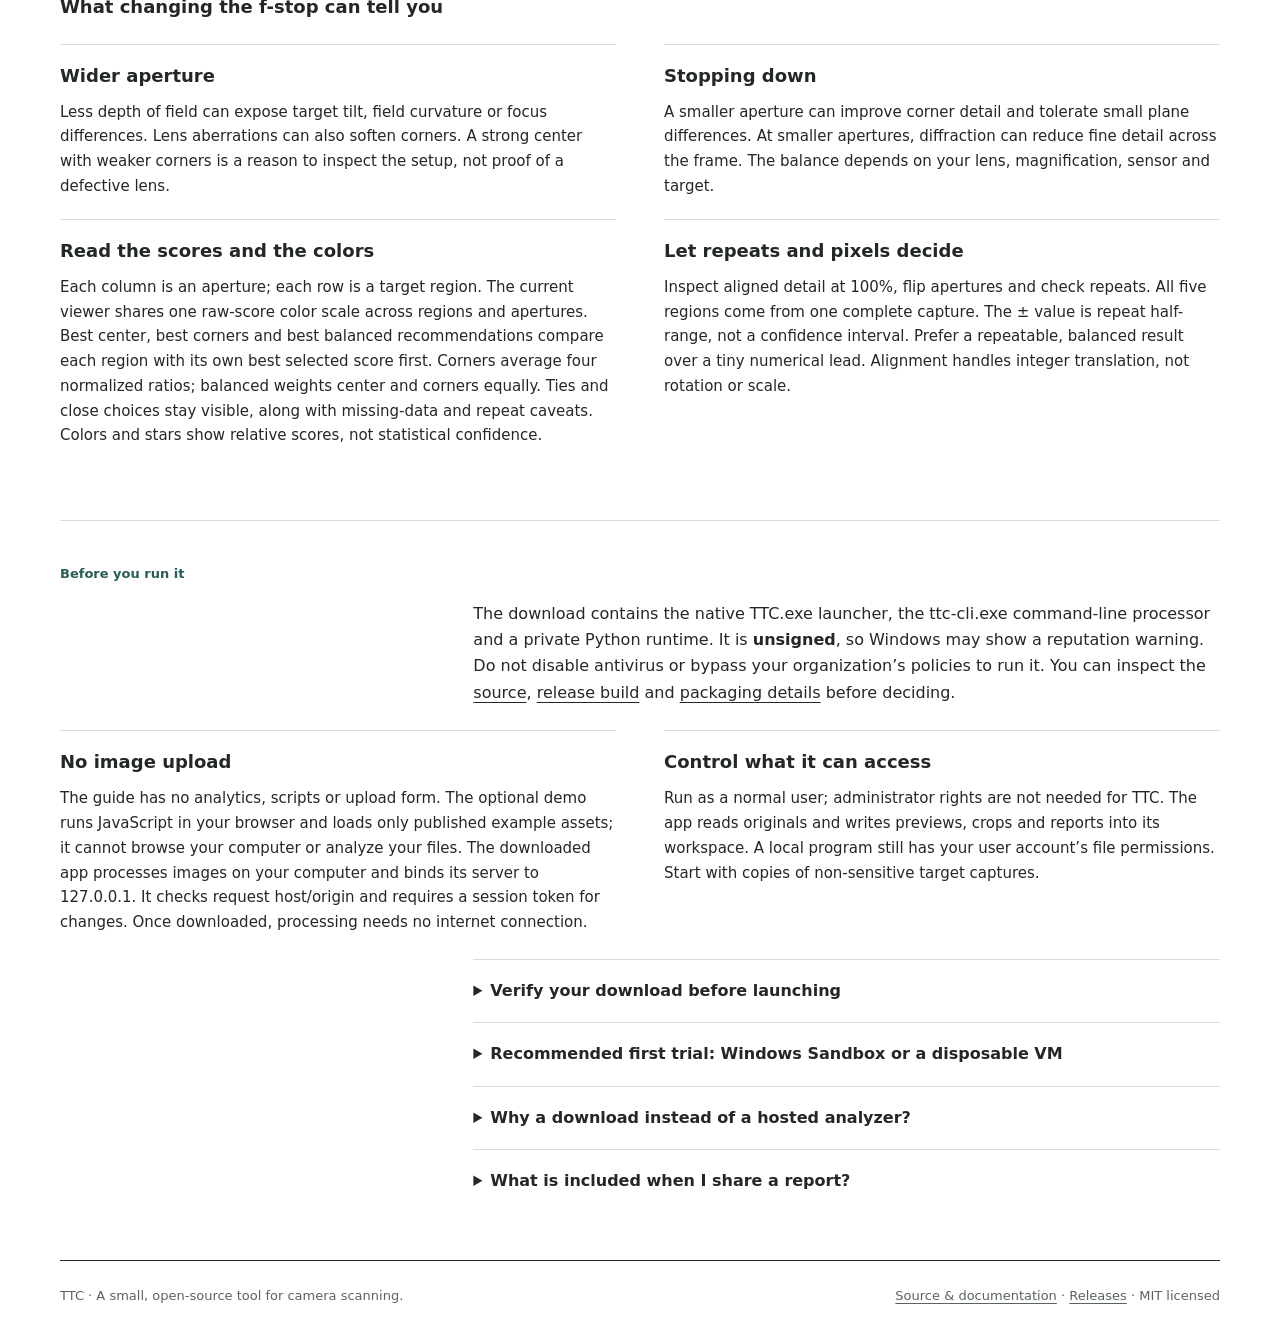
==== commit 25c54875: "Recommend center, corner and balanced apertures with normalized scores" ====
--- a/site/index.html
+++ b/site/index.html
@@ -26,7 +26,7 @@
   <figure class="target-image"><a href="images/vlad-roi-overlay.jpg" aria-label="View the test target at full size"><img src="images/vlad-roi-overlay.jpg" alt="Vlad’s printed test target with TTC’s five measurement boxes at the center and corners" width="1265" height="845"></a><figcaption><span class="figure-label">The target</span> Five small regions, measured in every capture. <a href="images/vlad-roi-overlay.jpg">View full size ↗</a></figcaption></figure>
 </section>
 <section class="wrap comparison" aria-labelledby="comparison-title">
-  <div class="comparison-copy"><p class="eyebrow">Reading a comparison</p><h2 id="comparison-title">Here, the corners favor f/5.6.</h2><p>Stopping down from the maximum aperture can improve corner sharpness by reducing aberrations. In this capture series, the center scores highest at f/3.5, while all four corners and the total peak at f/5.6. That makes f/5.6 the best overall result in this example, captured with the <a href="https://www.lenstip.com/595.4-Lens_review-Sigma_A_105_mm_f_2.8_DG_DN_Macro_Image_resolution.html">Sigma 105mm f/2.8 DG DN Macro</a>. Check the aligned crops and repeats before choosing an aperture for your own setup.</p></div>
+  <div class="comparison-copy"><p class="eyebrow">Reading a comparison</p><h2 id="comparison-title">Here, the corners favor f/5.6.</h2><p>Stopping down from the maximum aperture can improve corner sharpness by reducing aberrations. In this capture series, the center scores highest at f/3.5, while all four corners peak at f/5.6. That makes f/5.6 a useful corner-detail choice in this example, captured with the <a href="https://www.lenstip.com/595.4-Lens_review-Sigma_A_105_mm_f_2.8_DG_DN_Macro_Image_resolution.html">Sigma 105mm f/2.8 DG DN Macro</a>. Check the aligned crops and repeats before choosing an aperture for your own setup.</p></div>
   <figure class="result-image"><div class="result-scroll" role="region" aria-label="Example aperture comparison; scroll horizontally on small screens" tabindex="0"><img src="images/sharpness-map.png" alt="Example sharpness map: f/3.5 has the highest center score, while f/5.6 has the highest scores in all four corners and the highest total" width="1263" height="626" loading="lazy"></div><figcaption><span class="figure-label">The result</span> Each column is an aperture; each row is a target region. This example shows the earlier, per-row color scale. <a href="images/sharpness-map.png">View full size</a></figcaption></figure>
   <p class="comparison-limit">TTC measures relative detail in rendered images. The target, focus, vibration and rendering affect the result; a score alone cannot diagnose a lens or an alignment problem.</p>
 </section>
@@ -56,7 +56,7 @@
 <div class="reading">
 <div><h3>Wider aperture</h3><p>Less depth of field can expose target tilt, field curvature or focus differences. Lens aberrations can also soften corners. A strong center with weaker corners is a reason to inspect the setup, not proof of a defective lens.</p></div>
 <div><h3>Stopping down</h3><p>A smaller aperture can improve corner detail and tolerate small plane differences. At smaller apertures, diffraction can reduce fine detail across the frame. The balance depends on your lens, magnification, sensor and target.</p></div>
-<div><h3>Read the scores and the colors</h3><p>Each column is an aperture; each row is a target region. The current viewer shares one color scale across all five regions and apertures; the total row has its own scale. Colors show relative scores, not statistical significance. The total sums five scores from one selected capture; the star marks the highest total, not statistical confidence.</p></div>
+<div><h3>Read the scores and the colors</h3><p>Each column is an aperture; each row is a target region. The current viewer shares one raw-score color scale across regions and apertures. Best center, best corners and best balanced recommendations compare each region with its own best selected score first. Corners average four normalized ratios; balanced weights center and corners equally. Ties and close choices stay visible, along with missing-data and repeat caveats. Colors and stars show relative scores, not statistical confidence.</p></div>
 <div><h3>Let repeats and pixels decide</h3><p>Inspect aligned detail at 100%, flip apertures and check repeats. All five regions come from one complete capture. The ± value is repeat half-range, not a confidence interval. Prefer a repeatable, balanced result over a tiny numerical lead. Alignment handles integer translation, not rotation or scale.</p></div>
 </div>
 </section>
